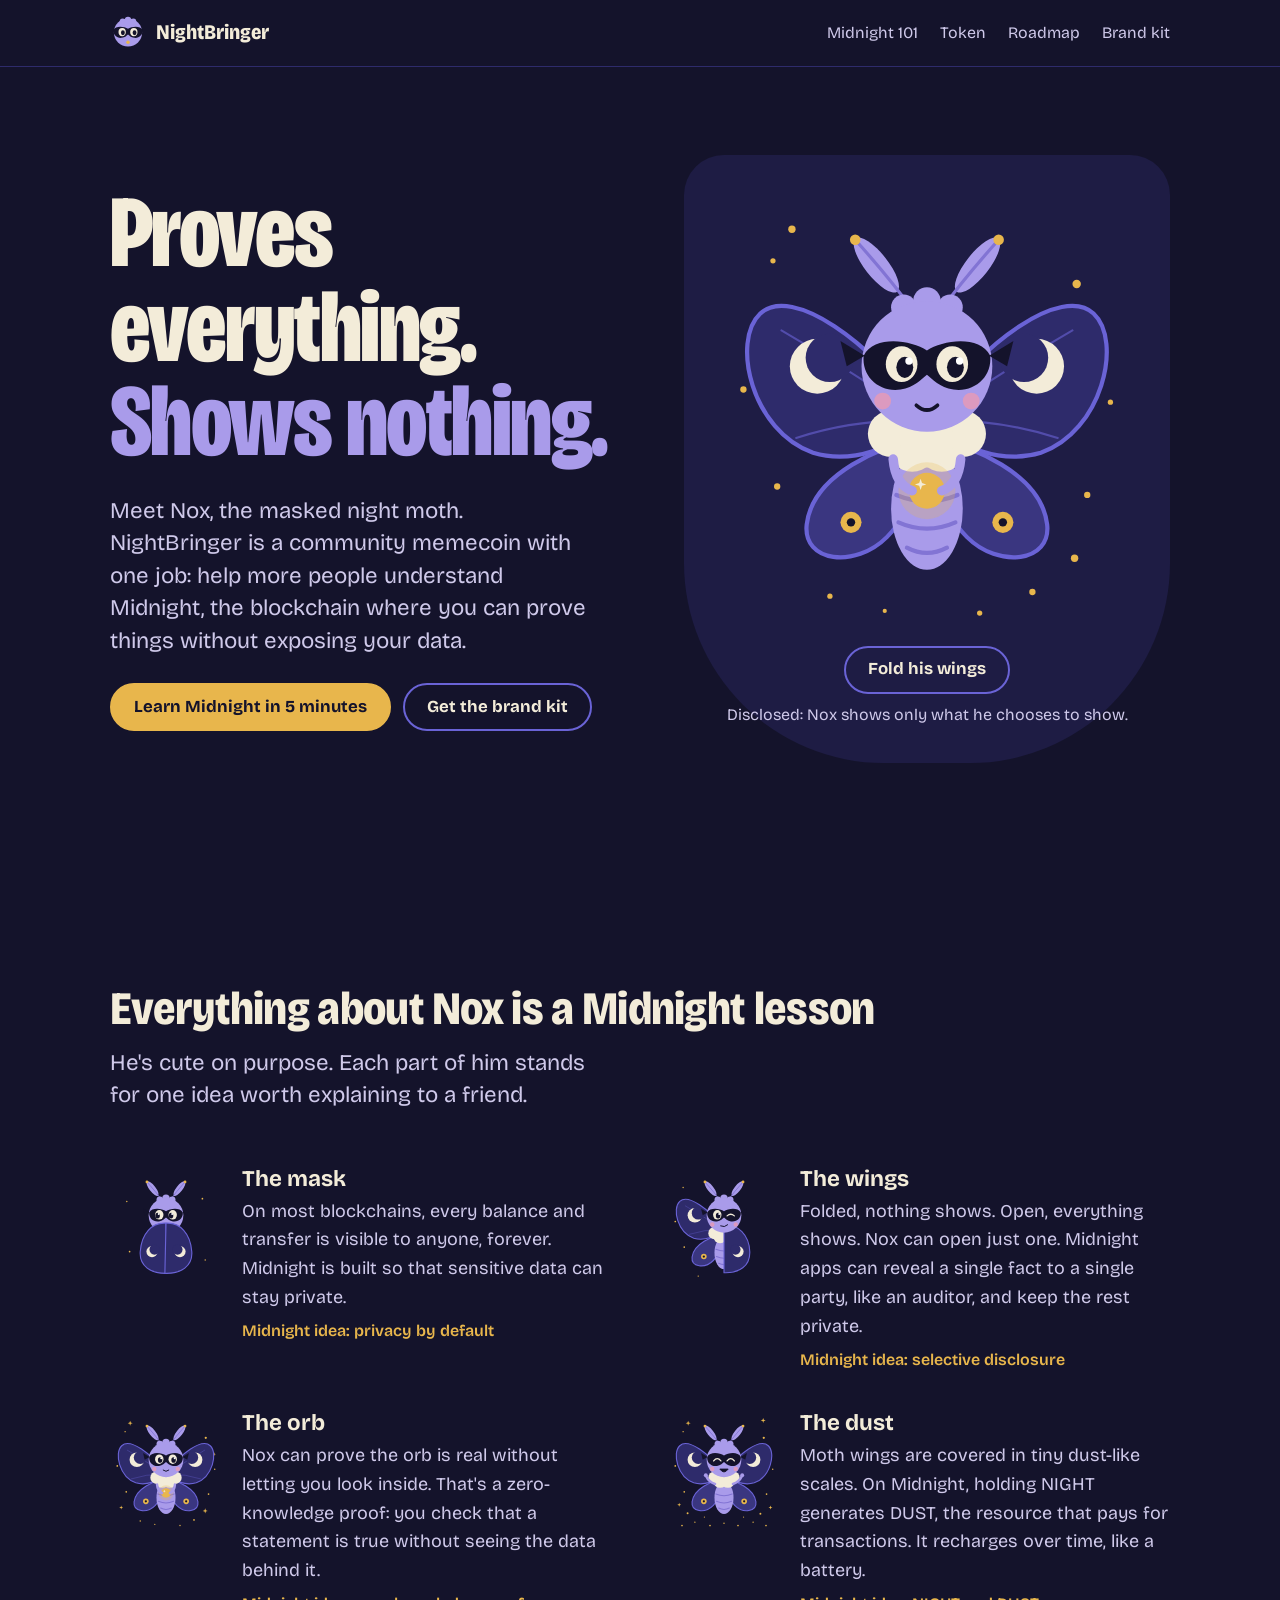
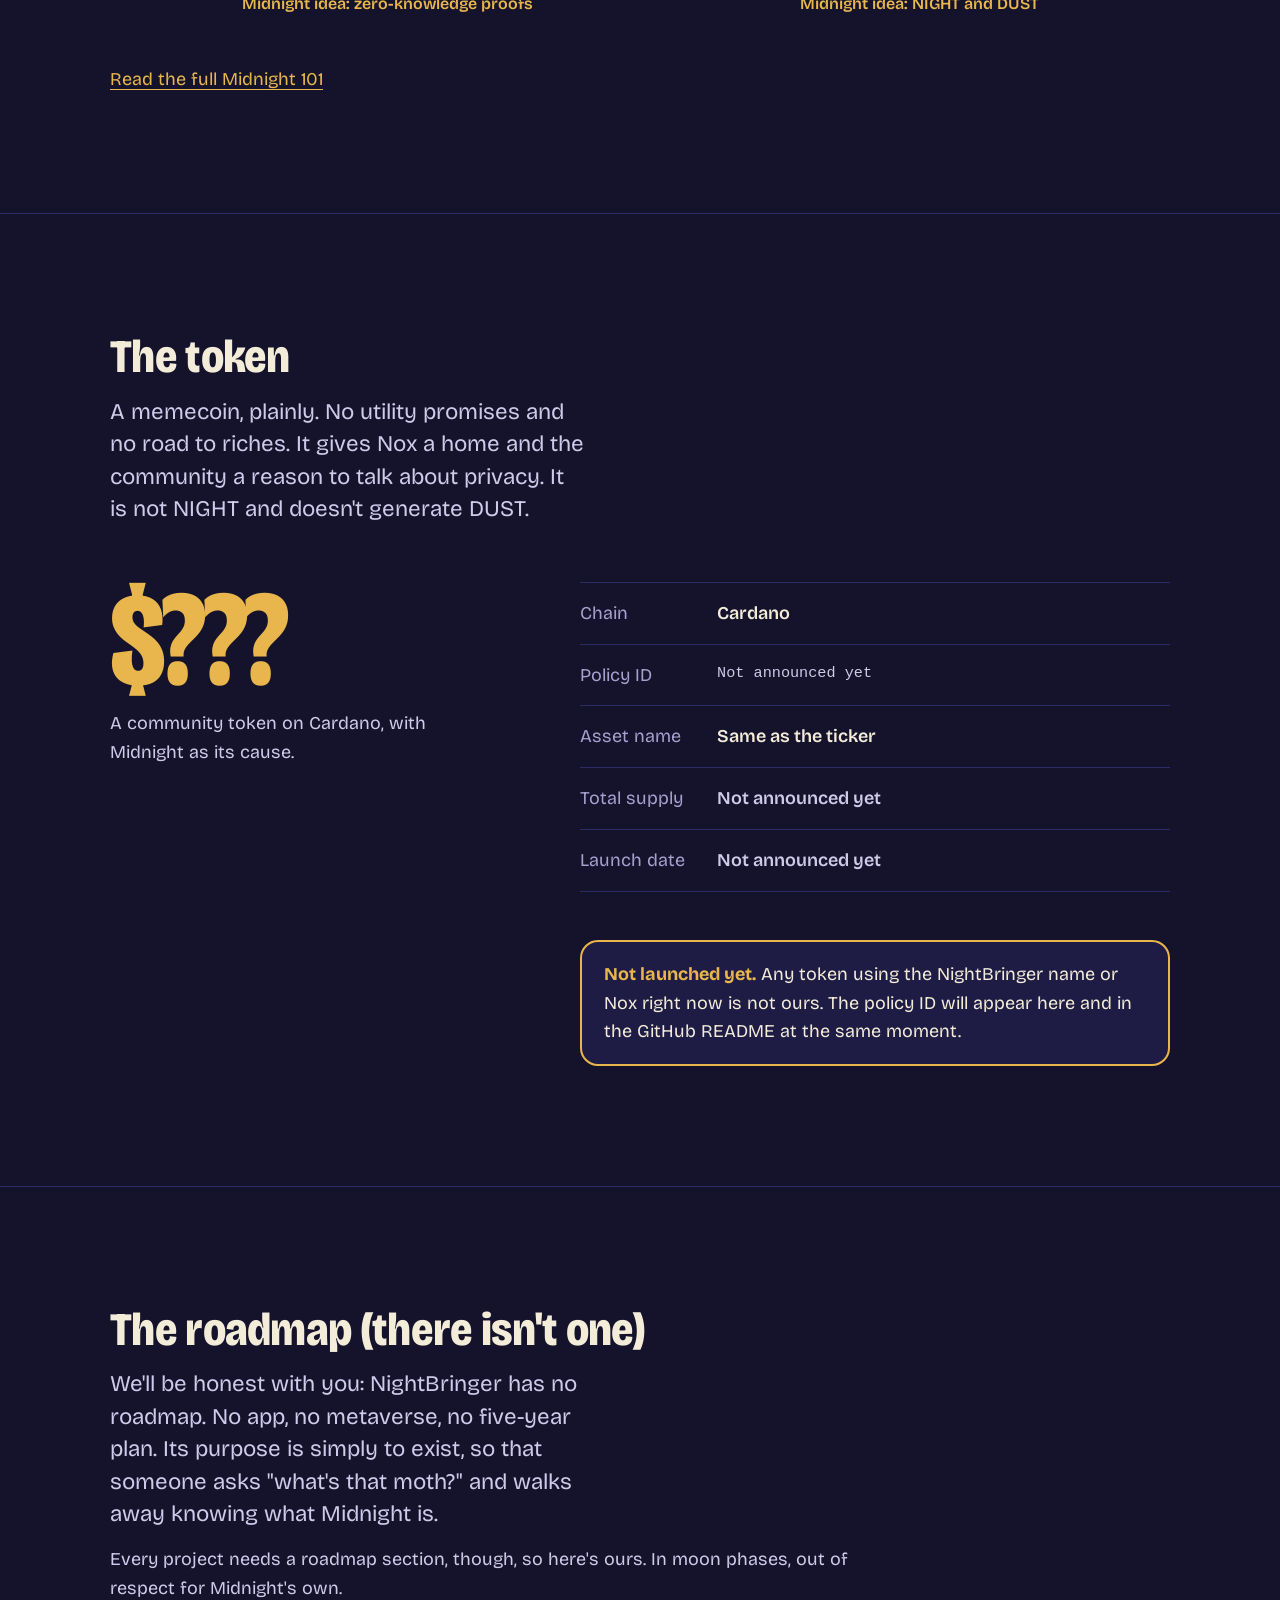
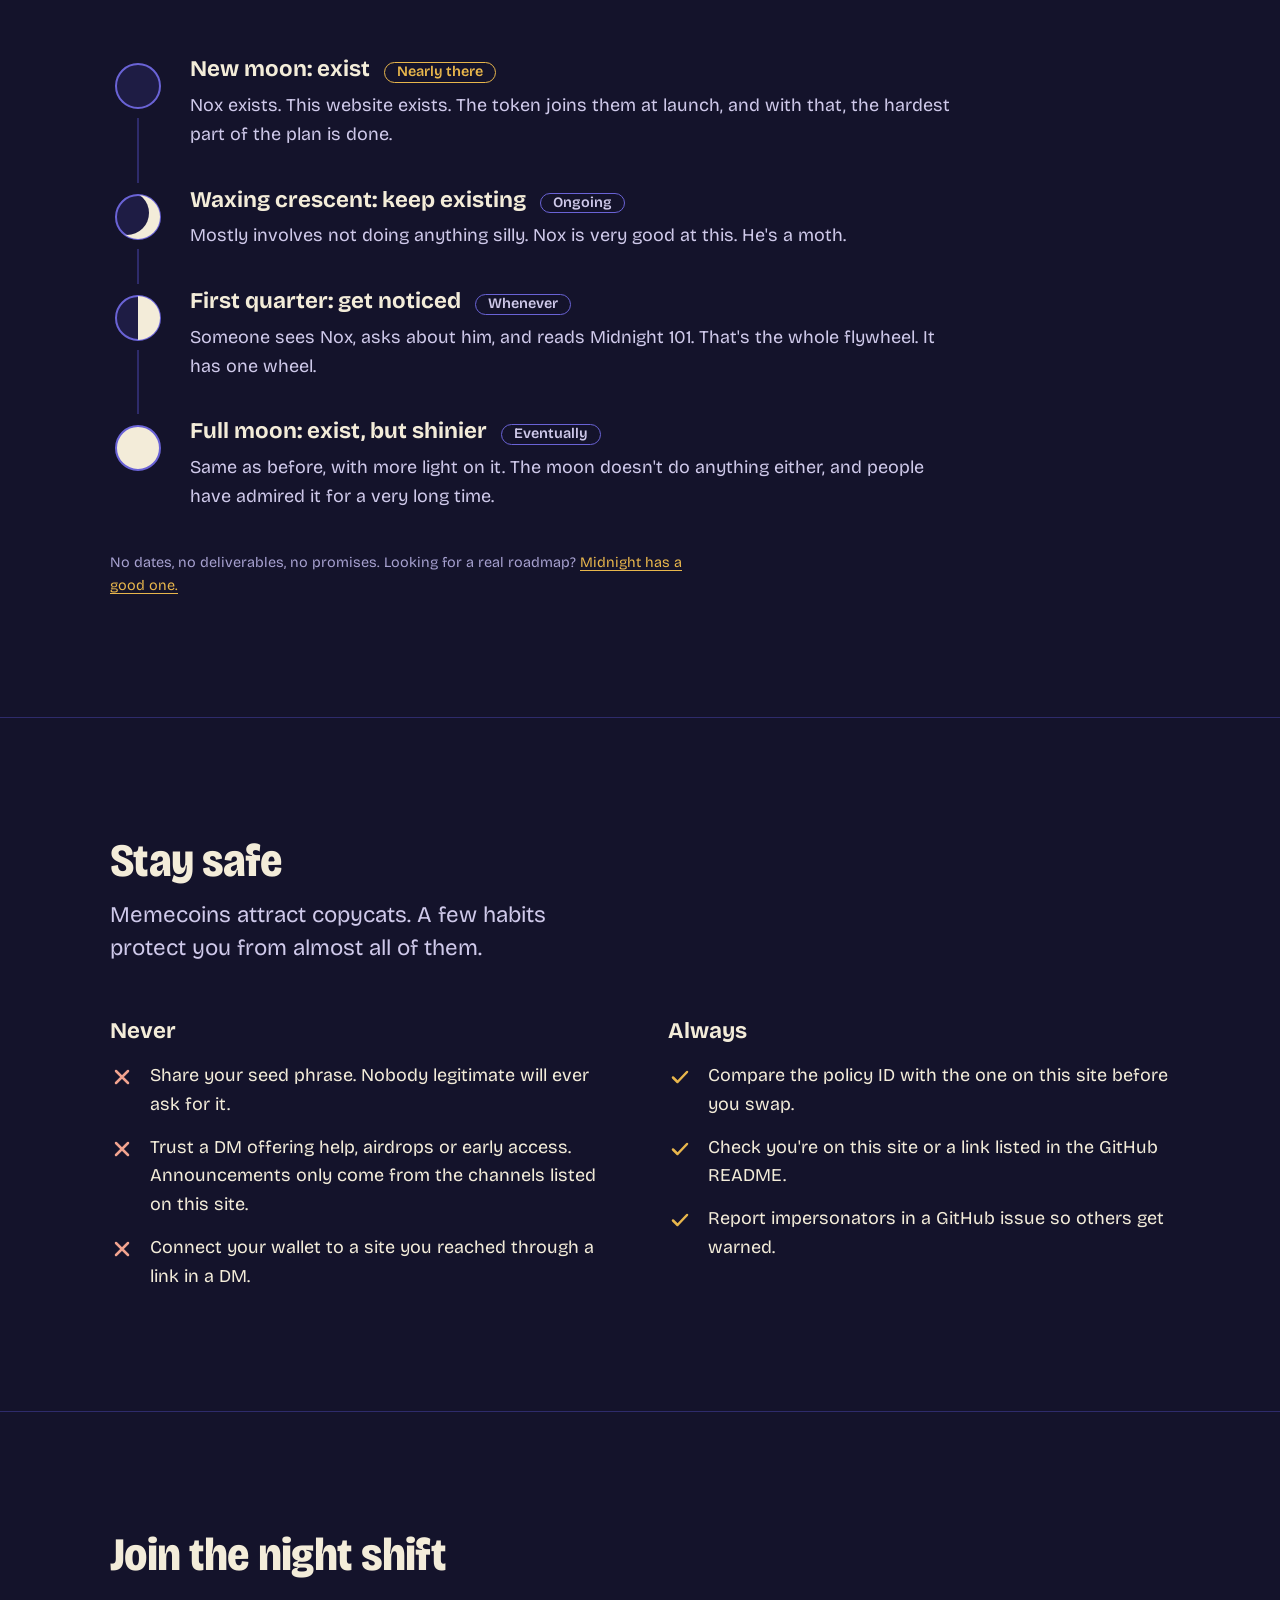
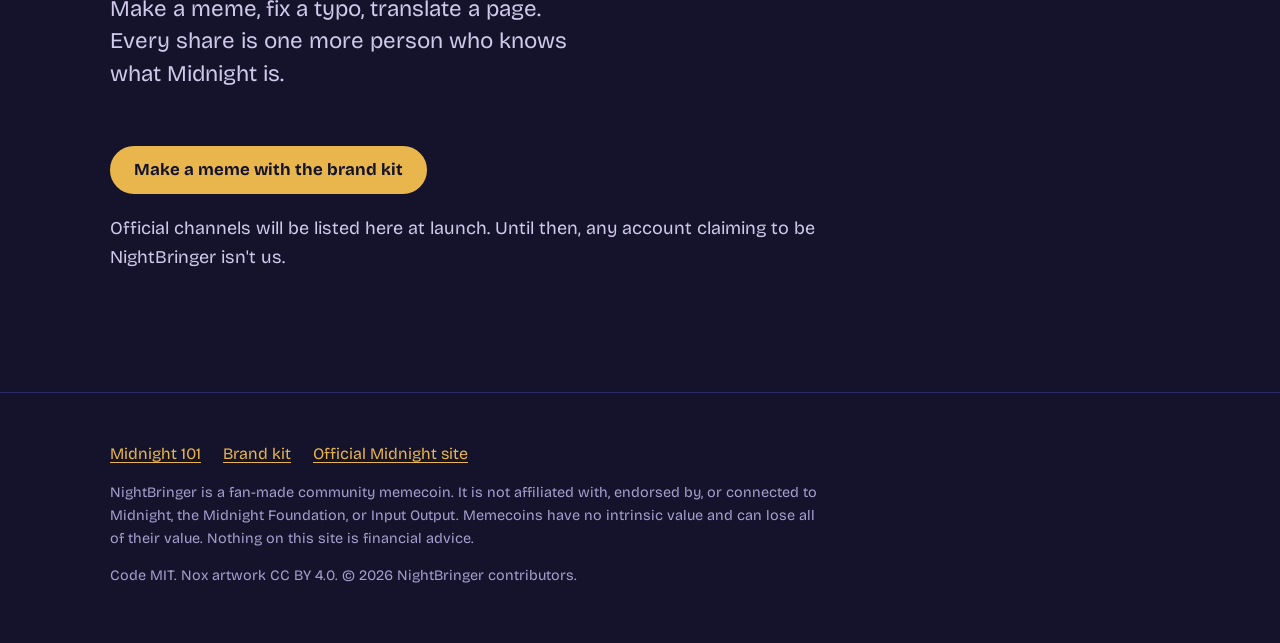
==== site/index.html @ e862cc0f "Initial commit" ====
<!doctype html>
<html lang="en">
<head>
<meta charset="utf-8">
<meta name="viewport" content="width=device-width, initial-scale=1">
<title>NightBringer: home of Nox, the masked night moth</title>
<meta name="description" content="NightBringer is a community memecoin with one job: help more people understand Midnight, the privacy blockchain where you prove things without exposing your data.">
<meta name="theme-color" content="#14132B">
<link rel="icon" href="assets/brand/favicon.svg" type="image/svg+xml">
<link rel="canonical" href="https://OWNER.github.io/REPO/">
<meta property="og:type" content="website">
<meta property="og:title" content="NightBringer: Proves everything. Shows nothing.">
<meta property="og:description" content="Meet Nox, the masked night moth, and learn what Midnight is in five minutes.">
<meta property="og:url" content="https://OWNER.github.io/REPO/">
<meta property="og:image" content="https://OWNER.github.io/REPO/assets/og.png">
<meta name="twitter:card" content="summary_large_image">
<link rel="preconnect" href="https://fonts.googleapis.com">
<link rel="preconnect" href="https://fonts.gstatic.com" crossorigin>
<link rel="stylesheet" href="https://fonts.googleapis.com/css2?family=Bricolage+Grotesque:opsz,wdth,wght@12..96,75..100,400..800&display=swap">
<link rel="stylesheet" href="assets/css/style.css">
</head>
<body>
<a class="skip" href="#main">Skip to content</a>

<header class="site-header">
  <div class="wrap">
    <a class="brand" href="./"><img src="assets/brand/favicon.svg" alt="" width="36" height="36">NightBringer</a>
    <nav class="site-nav" aria-label="Main">
      <ul>
        <li><a href="midnight.html">Midnight 101</a></li>
        <li><a href="#token">Token</a></li>
        <li><a href="#roadmap">Roadmap</a></li>
        <li><a href="brand.html">Brand kit</a></li>
        <li><a data-link="github" href="#" hidden>GitHub</a></li>
      </ul>
    </nav>
  </div>
</header>

<main id="main">

<section class="hero" aria-labelledby="hero-title">
  <div class="wrap">
    <div class="hero-copy">
      <h1 id="hero-title">Proves everything. <span>Shows nothing.</span></h1>
      <p class="lede">Meet Nox, the masked night moth. NightBringer is a community memecoin with one job: help more people understand Midnight, the blockchain where you can prove things without exposing your data.</p>
      <div class="actions">
        <a class="btn btn-primary" href="midnight.html">Learn Midnight in 5 minutes</a>
        <a class="btn" href="brand.html">Get the brand kit</a>
      </div>
    </div>

    <div class="stage">
      <svg id="nox" class="nox" viewBox="0 0 400 420" role="img" aria-labelledby="nox-title">
        <title id="nox-title">Nox, a plump lavender moth in a dark mask, holding a glowing golden orb</title>
        <g class="dust" fill="#E8B64C">
          <circle cx="58" cy="284" r="3"/><circle cx="342" cy="92" r="4"/><circle cx="352" cy="292" r="3"/><circle cx="54" cy="70" r="2.5"/><circle cx="300" cy="384" r="3"/><circle cx="108" cy="388" r="2.5"/><circle cx="374" cy="204" r="2.5"/><circle cx="26" cy="192" r="3"/><circle cx="160" cy="402" r="2"/><circle cx="250" cy="404" r="2.5"/><circle cx="72" cy="40" r="3.5"/><circle cx="340" cy="352" r="3.5"/>
        </g>
        <g class="wings">
          <path d="M192 238 C160 246 92 270 86 320 C82 356 132 362 162 332 C182 312 192 282 196 256 Z" fill="#3A3680" stroke="#6A63D6" stroke-width="4" stroke-linejoin="round"/>
          <path d="M208 238 C240 246 308 270 314 320 C318 356 268 362 238 332 C218 312 208 282 204 256 Z" fill="#3A3680" stroke="#6A63D6" stroke-width="4" stroke-linejoin="round"/>
          <circle cx="128" cy="318" r="10" fill="#E8B64C"/><circle cx="128" cy="318" r="4" fill="#14132B"/>
          <circle cx="272" cy="318" r="10" fill="#E8B64C"/><circle cx="272" cy="318" r="4" fill="#14132B"/>
          <path d="M190 210 C150 150 72 92 42 120 C14 146 34 232 92 252 C132 264 170 244 190 228 Z" fill="#2E2B6B" stroke="#6A63D6" stroke-width="4" stroke-linejoin="round"/>
          <path d="M210 210 C250 150 328 92 358 120 C386 146 366 232 308 252 C268 264 230 244 210 228 Z" fill="#2E2B6B" stroke="#6A63D6" stroke-width="4" stroke-linejoin="round"/>
          <g stroke="#6A63D6" stroke-width="2" fill="none" stroke-linecap="round" opacity=".6">
            <path d="M186 214 Q124 172 62 136"/><path d="M186 222 Q132 220 76 238"/>
            <path d="M214 214 Q276 172 338 136"/><path d="M214 222 Q268 220 324 238"/>
          </g>
          <circle cx="96" cy="170" r="26" fill="#F3ECD9"/><circle cx="108" cy="162" r="23" fill="#2E2B6B"/>
          <circle cx="304" cy="170" r="26" fill="#F3ECD9"/><circle cx="292" cy="162" r="23" fill="#2E2B6B"/>
        </g>
        <g class="body">
          <ellipse cx="200" cy="305" rx="34" ry="58" fill="#A99BEA"/>
          <g stroke="#8274D4" stroke-width="4" fill="none" stroke-linecap="round">
            <path d="M171 292 Q200 304 229 292"/><path d="M173 318 Q200 330 227 318"/><path d="M181 342 Q200 352 219 342"/>
          </g>
          <g fill="#F3ECD9">
            <circle cx="166" cy="234" r="22"/><circle cx="234" cy="234" r="22"/><circle cx="186" cy="246" r="24"/><circle cx="214" cy="246" r="24"/><circle cx="200" cy="240" r="26"/>
          </g>
          <circle cx="200" cy="288" r="27" fill="#E8B64C" opacity=".25"/>
          <circle cx="200" cy="288" r="17" fill="#E8B64C"/>
          <path d="M0 -9L2.2 -2.2L9 0L2.2 2.2L0 9L-2.2 2.2L-9 0L-2.2 -2.2Z" transform="translate(194 282) scale(.6)" fill="#F3ECD9"/>
          <path d="M168 258 Q170 282 186 288" stroke="#A99BEA" stroke-width="9" fill="none" stroke-linecap="round"/>
          <path d="M232 258 Q230 282 214 288" stroke="#A99BEA" stroke-width="9" fill="none" stroke-linecap="round"/>
        </g>
        <g class="head">
          <ellipse cx="152" cy="74" rx="11" ry="32" transform="rotate(-38 152 74)" fill="#A99BEA"/>
          <ellipse cx="248" cy="74" rx="11" ry="32" transform="rotate(38 248 74)" fill="#A99BEA"/>
          <path d="M186 116 Q166 88 132 50" stroke="#8274D4" stroke-width="3" fill="none" stroke-linecap="round"/>
          <path d="M214 116 Q234 88 268 50" stroke="#8274D4" stroke-width="3" fill="none" stroke-linecap="round"/>
          <circle cx="132" cy="50" r="5" fill="#E8B64C"/><circle cx="268" cy="50" r="5" fill="#E8B64C"/>
          <g fill="#A99BEA">
            <circle cx="178" cy="114" r="12"/><circle cx="200" cy="108" r="13"/><circle cx="222" cy="114" r="12"/>
            <circle cx="200" cy="170" r="62"/>
          </g>
          <g fill="#14132B">
            <path d="M141 160 L118 146 L124 170 Z"/><path d="M259 160 L282 146 L276 170 Z"/>
            <path d="M140 160 C150 140 185 145 200 155 C215 145 250 140 260 160 C262 180 245 195 225 192 C212 190 205 182 200 178 C195 182 188 190 175 192 C155 195 138 180 140 160 Z"/>
          </g>
          <ellipse cx="176" cy="168" rx="15" ry="17" fill="#F3ECD9"/><ellipse cx="224" cy="168" rx="15" ry="17" fill="#F3ECD9"/>
          <g class="pupils">
            <ellipse cx="179" cy="171" rx="8" ry="10" fill="#14132B"/><ellipse cx="227" cy="171" rx="8" ry="10" fill="#14132B"/>
            <circle cx="183" cy="165" r="3.5" fill="#FFFFFF"/><circle cx="231" cy="165" r="3.5" fill="#FFFFFF"/>
          </g>
          <circle cx="158" cy="203" r="8" fill="#E99AB4" opacity=".8"/><circle cx="242" cy="203" r="8" fill="#E99AB4" opacity=".8"/>
          <path d="M190 207 Q200 216 210 207" stroke="#14132B" stroke-width="3.5" fill="none" stroke-linecap="round"/>
        </g>
        <g class="cloak">
          <path d="M200 198 C150 194 112 236 108 300 C104 352 146 380 204 378 Z" fill="#2E2B6B" stroke="#6A63D6" stroke-width="4" stroke-linejoin="round"/>
          <path d="M200 198 C250 194 288 236 292 300 C296 352 254 380 196 378 Z" fill="#2E2B6B" stroke="#6A63D6" stroke-width="4" stroke-linejoin="round"/>
          <circle cx="150" cy="300" r="20" fill="#F3ECD9"/><circle cx="159" cy="293" r="18" fill="#2E2B6B"/>
          <circle cx="250" cy="300" r="20" fill="#F3ECD9"/><circle cx="241" cy="293" r="18" fill="#2E2B6B"/>
        </g>
      </svg>
      <div class="stage-controls">
        <button id="wing-toggle" class="btn" type="button" aria-pressed="false" aria-describedby="nox-caption">Fold his wings</button>
        <p id="nox-caption" class="stage-caption" aria-live="polite">Disclosed: Nox shows only what he chooses to show.</p>
      </div>
    </div>
  </div>
</section>

<section class="section" id="why-nox" aria-labelledby="why-title">
  <div class="wrap">
    <div class="section-head">
      <h2 id="why-title">Everything about Nox is a Midnight lesson</h2>
      <p class="lede">He's cute on purpose. Each part of him stands for one idea worth explaining to a friend.</p>
    </div>
    <ul class="traits">
      <li class="trait">
        <img src="assets/brand/nox-shielded.svg" alt="" width="112" height="118" loading="lazy">
        <div>
          <h3>The mask</h3>
          <p>On most blockchains, every balance and transfer is visible to anyone, forever. Midnight is built so that sensitive data can stay private.</p>
          <span class="means">Midnight idea: privacy by default</span>
        </div>
      </li>
      <li class="trait">
        <img src="assets/brand/nox-selective-disclosure.svg" alt="" width="112" height="118" loading="lazy">
        <div>
          <h3>The wings</h3>
          <p>Folded, nothing shows. Open, everything shows. Nox can open just one. Midnight apps can reveal a single fact to a single party, like an auditor, and keep the rest private.</p>
          <span class="means">Midnight idea: selective disclosure</span>
        </div>
      </li>
      <li class="trait">
        <img src="assets/brand/nox.svg" alt="" width="112" height="118" loading="lazy">
        <div>
          <h3>The orb</h3>
          <p>Nox can prove the orb is real without letting you look inside. That's a zero-knowledge proof: you check that a statement is true without seeing the data behind it.</p>
          <span class="means">Midnight idea: zero-knowledge proofs</span>
        </div>
      </li>
      <li class="trait">
        <img src="assets/brand/nox-dust-drop.svg" alt="" width="112" height="118" loading="lazy">
        <div>
          <h3>The dust</h3>
          <p>Moth wings are covered in tiny dust-like scales. On Midnight, holding NIGHT generates DUST, the resource that pays for transactions. It recharges over time, like a battery.</p>
          <span class="means">Midnight idea: NIGHT and DUST</span>
        </div>
      </li>
    </ul>
    <p style="margin-top: 48px"><a href="midnight.html">Read the full Midnight 101</a></p>
  </div>
</section>

<section class="section" id="token" aria-labelledby="token-title">
  <div class="wrap">
    <div class="section-head">
      <h2 id="token-title">The token</h2>
      <p class="lede">A memecoin, plainly. No utility promises and no road to riches. It gives Nox a home and the community a reason to talk about privacy. It is not NIGHT and doesn't generate DUST.</p>
    </div>
    <div class="token">
      <div>
        <p class="ticker" data-config="ticker" data-fallback="$???">$???</p>
        <p class="muted" style="margin-top: 12px">A community token on <span data-config="chain" data-fallback="Cardano">Cardano</span>, with Midnight as its cause.</p>
      </div>
      <div>
        <dl class="specs">
          <dt>Chain</dt><dd data-config="chain">Cardano</dd>
          <dt>Policy ID</dt>
          <dd>
            <div class="policy">
              <code data-config="policyId">Not announced yet</code>
              <button class="copy-btn" type="button" data-copy-config="policyId" data-copy-label="Policy ID">Copy policy ID</button>
            </div>
          </dd>
          <dt>Asset name</dt><dd data-config="assetName" data-fallback="Same as the ticker">Same as the ticker</dd>
          <dt>Total supply</dt><dd data-config="totalSupply">Not announced yet</dd>
          <dt>Launch date</dt><dd data-config="launchDate">Not announced yet</dd>
        </dl>
        <p class="actions" style="margin-top: 20px">
          <a class="btn" data-link="explorer" href="#" hidden>View on explorer</a>
          <a class="btn" data-link="dex" href="#" hidden>Where to swap</a>
        </p>
        <div class="notice" data-if-not-launched>
          <strong>Not launched yet.</strong> Any token using the NightBringer name or Nox right now is not ours. The policy ID will appear here and in the GitHub README at the same moment.
        </div>
        <div class="notice" data-if-launched hidden>
          <strong>Check the policy ID every time.</strong> Names and logos are easy to copy; the policy ID isn't. If it doesn't match the one above, it isn't NightBringer.
        </div>
      </div>
    </div>
  </div>
</section>

<section class="section" id="roadmap" aria-labelledby="roadmap-title">
  <div class="wrap">
    <div class="section-head">
      <h2 id="roadmap-title">The roadmap (there isn't one)</h2>
      <p class="lede">We'll be honest with you: NightBringer has no roadmap. No app, no metaverse, no five-year plan. Its purpose is simply to exist, so that someone asks "what's that moth?" and walks away knowing what Midnight is.</p>
      <p class="muted">Every project needs a roadmap section, though, so here's ours. In moon phases, out of respect for Midnight's own.</p>
    </div>
    <ol class="phases">
      <li class="phase">
        <svg viewBox="0 0 56 56" aria-hidden="true"><circle cx="28" cy="28" r="22" fill="#1E1C44" stroke="#6A63D6" stroke-width="2"/></svg>
        <div>
          <h3>New moon: exist <span class="status done">Nearly there</span></h3>
          <p>Nox exists. This website exists. The token joins them at launch, and with that, the hardest part of the plan is done.</p>
        </div>
      </li>
      <li class="phase">
        <svg viewBox="0 0 56 56" aria-hidden="true">
          <defs><mask id="m-crescent"><rect width="56" height="56" fill="#fff"/><circle cx="17" cy="24" r="22" fill="#000"/></mask></defs>
          <circle cx="28" cy="28" r="22" fill="#1E1C44" stroke="#6A63D6" stroke-width="2"/>
          <circle cx="28" cy="28" r="22" fill="#F3ECD9" mask="url(#m-crescent)"/>
        </svg>
        <div>
          <h3>Waxing crescent: keep existing <span class="status">Ongoing</span></h3>
          <p>Mostly involves not doing anything silly. Nox is very good at this. He's a moth.</p>
        </div>
      </li>
      <li class="phase">
        <svg viewBox="0 0 56 56" aria-hidden="true">
          <circle cx="28" cy="28" r="22" fill="#1E1C44" stroke="#6A63D6" stroke-width="2"/>
          <path d="M28 6 A22 22 0 0 1 28 50 Z" fill="#F3ECD9"/>
        </svg>
        <div>
          <h3>First quarter: get noticed <span class="status">Whenever</span></h3>
          <p>Someone sees Nox, asks about him, and reads Midnight 101. That's the whole flywheel. It has one wheel.</p>
        </div>
      </li>
      <li class="phase">
        <svg viewBox="0 0 56 56" aria-hidden="true"><circle cx="28" cy="28" r="22" fill="#F3ECD9" stroke="#6A63D6" stroke-width="2"/></svg>
        <div>
          <h3>Full moon: exist, but shinier <span class="status">Eventually</span></h3>
          <p>Same as before, with more light on it. The moon doesn't do anything either, and people have admired it for a very long time.</p>
        </div>
      </li>
    </ol>
    <p class="small">No dates, no deliverables, no promises. Looking for a real roadmap? <a href="midnight.html#roadmap">Midnight has a good one.</a></p>
  </div>
</section>

<section class="section" id="safety" aria-labelledby="safety-title">
  <div class="wrap">
    <div class="section-head">
      <h2 id="safety-title">Stay safe</h2>
      <p class="lede">Memecoins attract copycats. A few habits protect you from almost all of them.</p>
    </div>
    <div class="safety">
      <div>
        <h3>Never</h3>
        <ul class="rule-list never">
          <li><svg viewBox="0 0 24 24" fill="none" stroke="currentColor" stroke-width="2.5" stroke-linecap="round" aria-hidden="true"><path d="M6 6l12 12M18 6L6 18"/></svg><span>Share your seed phrase. Nobody legitimate will ever ask for it.</span></li>
          <li><svg viewBox="0 0 24 24" fill="none" stroke="currentColor" stroke-width="2.5" stroke-linecap="round" aria-hidden="true"><path d="M6 6l12 12M18 6L6 18"/></svg><span>Trust a DM offering help, airdrops or early access. Announcements only come from the channels listed on this site.</span></li>
          <li><svg viewBox="0 0 24 24" fill="none" stroke="currentColor" stroke-width="2.5" stroke-linecap="round" aria-hidden="true"><path d="M6 6l12 12M18 6L6 18"/></svg><span>Connect your wallet to a site you reached through a link in a DM.</span></li>
        </ul>
      </div>
      <div>
        <h3>Always</h3>
        <ul class="rule-list always">
          <li><svg viewBox="0 0 24 24" fill="none" stroke="currentColor" stroke-width="2.5" stroke-linecap="round" stroke-linejoin="round" aria-hidden="true"><path d="M5 12.5l4.5 4.5L19 7"/></svg><span>Compare the policy ID with the one on this site before you swap.</span></li>
          <li><svg viewBox="0 0 24 24" fill="none" stroke="currentColor" stroke-width="2.5" stroke-linecap="round" stroke-linejoin="round" aria-hidden="true"><path d="M5 12.5l4.5 4.5L19 7"/></svg><span>Check you're on this site or a link listed in the GitHub README.</span></li>
          <li><svg viewBox="0 0 24 24" fill="none" stroke="currentColor" stroke-width="2.5" stroke-linecap="round" stroke-linejoin="round" aria-hidden="true"><path d="M5 12.5l4.5 4.5L19 7"/></svg><span>Report impersonators in a GitHub issue so others get warned.</span></li>
        </ul>
      </div>
    </div>
  </div>
</section>

<section class="section" id="community" aria-labelledby="community-title">
  <div class="wrap">
    <div class="section-head">
      <h2 id="community-title">Join the night shift</h2>
      <p class="lede">Make a meme, fix a typo, translate a page. Every share is one more person who knows what Midnight is.</p>
    </div>
    <ul class="channels">
      <li hidden><a class="btn" data-link="x" data-channel href="#">Follow on X</a></li>
      <li hidden><a class="btn" data-link="telegram" data-channel href="#">Join Telegram</a></li>
      <li hidden><a class="btn" data-link="discord" data-channel href="#">Join Discord</a></li>
      <li><a class="btn btn-primary" href="brand.html">Make a meme with the brand kit</a></li>
      <li hidden><a class="btn" data-link="github" href="#">Contribute on GitHub</a></li>
    </ul>
    <p class="muted" style="margin-top: 20px" data-if-no-channels>Official channels will be listed here at launch. Until then, any account claiming to be NightBringer isn't us.</p>
  </div>
</section>

</main>

<footer class="site-footer">
  <div class="wrap">
    <ul class="footer-links">
      <li><a href="midnight.html">Midnight 101</a></li>
      <li><a href="brand.html">Brand kit</a></li>
      <li><a data-link="github" href="#" hidden>GitHub</a></li>
      <li><a href="https://midnight.network">Official Midnight site</a></li>
    </ul>
    <p>NightBringer is a fan-made community memecoin. It is not affiliated with, endorsed by, or connected to Midnight, the Midnight Foundation, or Input Output. Memecoins have no intrinsic value and can lose all of their value. Nothing on this site is financial advice.</p>
    <p>Code MIT. Nox artwork CC BY 4.0. © <span data-year>2026</span> NightBringer contributors.</p>
  </div>
</footer>

<script src="assets/js/config.js"></script>
<script src="assets/js/main.js"></script>
</body>
</html>
---- site/assets/css/style.css ----
/* NightBringer — site styles
   Palette and type come from the Nox brand kit (assets/brand). */

:root {
  --ink: #14132B;
  --ink-2: #1E1C44;
  --indigo: #2E2B6B;
  --rim: #6A63D6;
  --lav: #A99BEA;
  --cream: #F3ECD9;
  --gold: #E8B64C;
  --muted: #CFC9EA;
  --faint: #A6A0CF;
  --danger: #F2A38F;

  --sans: "Bricolage Grotesque", system-ui, -apple-system, "Segoe UI", sans-serif;
  --mono: ui-monospace, SFMono-Regular, Menlo, Consolas, monospace;

  --step--1: 0.9rem;
  --step-0: 1.125rem;
  --step-1: 1.4rem;
  --step-2: 1.75rem;
  --step-3: clamp(2rem, 4vw, 2.9rem);
  --step-4: clamp(3rem, 8vw, 6.4rem);

  --wrap: 1140px;
  --gutter: clamp(16px, 4vw, 40px);
  color-scheme: dark;
}

*,
*::before,
*::after { box-sizing: border-box; }

/* config.js hides empty links and launch-state notices with the hidden attribute */
[hidden] { display: none !important; }

html { scroll-behavior: smooth; }
@media (prefers-reduced-motion: reduce) { html { scroll-behavior: auto; } }

body {
  margin: 0;
  background: var(--ink);
  color: var(--cream);
  font-family: var(--sans);
  font-size: var(--step-0);
  line-height: 1.6;
  -webkit-font-smoothing: antialiased;
}

img, svg { max-width: 100%; display: block; }

a { color: var(--gold); text-underline-offset: 0.2em; text-decoration-thickness: 1px; }
a:hover { color: var(--cream); }

:focus-visible { outline: 3px solid var(--gold); outline-offset: 3px; border-radius: 4px; }

.skip {
  position: absolute; left: 16px; top: -100px;
  background: var(--gold); color: var(--ink); padding: 8px 14px; border-radius: 8px; font-weight: 700;
}
.skip:focus { top: 16px; }

.wrap { max-width: var(--wrap); margin: 0 auto; padding: 0 var(--gutter); }

h1, h2, h3 { margin: 0; line-height: 1.02; font-weight: 800; letter-spacing: -0.015em; }
h1 { font-size: var(--step-4); font-stretch: 75%; line-height: 0.92; }
h2 { font-size: var(--step-3); font-stretch: 85%; }
h3 { font-size: var(--step-1); font-weight: 700; letter-spacing: 0; }
p { margin: 0; max-width: 64ch; }
.lede { font-size: var(--step-1); line-height: 1.45; color: var(--muted); max-width: 34ch; }
.muted { color: var(--muted); }
.small { font-size: var(--step--1); color: var(--faint); }

/* ---------- header ---------- */
.site-header { border-bottom: 1px solid var(--indigo); }
.site-header .wrap {
  display: flex; align-items: center; justify-content: space-between; gap: 16px 32px;
  flex-wrap: wrap; padding-top: 14px; padding-bottom: 14px;
}
.brand {
  display: inline-flex; align-items: center; gap: 10px;
  color: var(--cream); text-decoration: none; font-weight: 800; font-size: 1.3rem; font-stretch: 85%;
}
.brand img { width: 36px; height: 36px; }
.site-nav ul { list-style: none; margin: 0; padding: 0; display: flex; flex-wrap: wrap; gap: 4px 22px; }
.site-nav a { color: var(--muted); text-decoration: none; font-size: 1rem; padding: 6px 0; display: inline-block; }
.site-nav a:hover,
.site-nav a[aria-current="page"] { color: var(--cream); text-decoration: underline; text-decoration-color: var(--gold); }

/* ---------- buttons ---------- */
.btn {
  display: inline-flex; align-items: center; justify-content: center; gap: 8px;
  min-height: 48px; padding: 0 22px; border-radius: 999px;
  font: inherit; font-weight: 700; font-size: 1.05rem; text-decoration: none; cursor: pointer;
  border: 2px solid var(--rim); background: transparent; color: var(--cream);
}
.btn:hover { border-color: var(--lav); color: var(--cream); }
.btn-primary { background: var(--gold); border-color: var(--gold); color: var(--ink); }
.btn-primary:hover { background: var(--cream); border-color: var(--cream); color: var(--ink); }
.actions { display: flex; flex-wrap: wrap; gap: 12px; }

/* ---------- sections ---------- */
.section { padding: clamp(64px, 10vw, 120px) 0; }
.section + .section { border-top: 1px solid var(--indigo); }
.section-head { display: grid; gap: 14px; margin-bottom: clamp(32px, 5vw, 56px); }

/* ---------- hero ---------- */
.hero { padding: clamp(40px, 7vw, 88px) 0 clamp(56px, 8vw, 104px); }
.hero .wrap {
  display: grid; grid-template-columns: minmax(0, 1.05fr) minmax(0, 1fr);
  gap: clamp(32px, 5vw, 72px); align-items: center;
}
.hero-copy { display: grid; gap: 26px; }
.hero-copy h1 span { display: block; color: var(--lav); }

.stage {
  position: relative; border-radius: 40px 40px 200px 200px; background: var(--ink-2);
  padding: clamp(16px, 3vw, 32px) clamp(16px, 3vw, 32px) 24px;
  display: grid; gap: 16px; justify-items: center;
}
.stage-controls { display: grid; gap: 8px; justify-items: center; text-align: center; padding-bottom: 12px; }
.stage-caption { color: var(--muted); font-size: 1rem; min-height: 1.6em; }

/* the interactive mascot */
.nox { width: min(100%, 480px); height: auto; overflow: visible; }
.nox .wings,
.nox .cloak,
.nox .pupils { transform-box: view-box; transition: transform .55s cubic-bezier(.3, .7, .2, 1), opacity .4s ease; }
.nox .wings { transform-origin: 200px 235px; }
.nox .cloak { transform-origin: 200px 200px; opacity: 0; transform: scale(.55, .3); }
.nox.is-shielded .wings { opacity: 0; transform: scale(.35); }
.nox.is-shielded .cloak { opacity: 1; transform: none; }
.nox.is-shielded .pupils { transform: translateX(-7px); }

.nox .dust circle { animation: twinkle 4.2s ease-in-out infinite; }
.nox .dust circle:nth-child(3n) { animation-delay: -1.4s; }
.nox .dust circle:nth-child(3n+1) { animation-delay: -2.8s; }
@keyframes twinkle { 0%, 100% { opacity: .25; } 50% { opacity: 1; } }
@media (prefers-reduced-motion: reduce) {
  .nox .wings, .nox .cloak, .nox .pupils { transition: none; }
  .nox .dust circle { animation: none; }
}

/* ---------- traits ---------- */
.traits { list-style: none; margin: 0; padding: 0; display: grid; grid-template-columns: repeat(2, minmax(0, 1fr)); gap: 40px 56px; }
.trait { display: grid; grid-template-columns: 112px minmax(0, 1fr); gap: 20px; align-items: start; }
.trait img { width: 112px; height: auto; }
.trait h3 { margin-bottom: 6px; }
.trait p { color: var(--muted); }
.trait .means { display: block; color: var(--gold); font-weight: 600; margin-top: 6px; font-size: 1rem; }

/* ---------- token ---------- */
.token { display: grid; grid-template-columns: minmax(0, .8fr) minmax(0, 1.2fr); gap: clamp(32px, 6vw, 80px); align-items: start; }
.ticker { font-size: clamp(4rem, 12vw, 8.5rem); font-weight: 800; font-stretch: 75%; line-height: .85; color: var(--gold); letter-spacing: -0.02em; overflow-wrap: anywhere; }
.specs { margin: 0; display: grid; grid-template-columns: max-content minmax(0, 1fr); gap: 0; border-top: 1px solid var(--indigo); }
.specs dt, .specs dd { margin: 0; padding: 16px 0; border-bottom: 1px solid var(--indigo); }
.specs dt { color: var(--faint); padding-right: 32px; }
.specs dd { font-weight: 600; }
.policy { display: flex; flex-wrap: wrap; align-items: center; gap: 10px; }
.policy code { font-family: var(--mono); font-size: .95rem; font-weight: 400; overflow-wrap: anywhere; word-break: break-all; }
.copy-btn {
  min-height: 44px; padding: 0 16px; border-radius: 999px; border: 2px solid var(--rim);
  background: transparent; color: var(--cream); font: inherit; font-size: .95rem; font-weight: 600; cursor: pointer;
}
.copy-btn:hover { border-color: var(--lav); }
.copy-btn[disabled] { display: none; }

.notice {
  margin-top: 28px; padding: 18px 22px; border-radius: 18px;
  background: var(--ink-2); border: 2px solid var(--gold); color: var(--cream);
}
.notice strong { color: var(--gold); }

/* ---------- roadmap ---------- */
.phases { list-style: none; margin: 0; padding: 0; display: grid; gap: 0; }
.phase { display: grid; grid-template-columns: 56px minmax(0, 1fr); gap: 24px; padding-bottom: 40px; position: relative; }
.phase:not(:last-child)::before {
  content: ""; position: absolute; left: 27px; top: 60px; bottom: 6px; width: 2px; background: var(--indigo);
}
.phase svg { width: 56px; height: 56px; }
.phase h3 { display: flex; flex-wrap: wrap; align-items: baseline; gap: 4px 14px; margin-bottom: 8px; }
.status { font-size: .9rem; font-weight: 600; padding: 2px 12px; border-radius: 999px; border: 1.5px solid var(--rim); color: var(--muted); }
.status.done { border-color: var(--gold); color: var(--gold); }
.phase ul { margin: 0; padding-left: 1.1em; color: var(--muted); }
.phase p { color: var(--muted); }
.phase li + li { margin-top: 4px; }

/* ---------- safety ---------- */
.safety { display: grid; grid-template-columns: repeat(2, minmax(0, 1fr)); gap: 40px 56px; }
.rule-list { list-style: none; margin: 0; padding: 0; display: grid; gap: 14px; }
.rule-list li { display: grid; grid-template-columns: 28px minmax(0, 1fr); gap: 12px; align-items: start; }
.rule-list svg { width: 24px; height: 24px; margin-top: 4px; }
.rule-list.never svg { color: var(--danger); }
.rule-list.always svg { color: var(--gold); }
.safety h3 { margin-bottom: 18px; }

/* ---------- community ---------- */
.channels { list-style: none; margin: 0; padding: 0; display: flex; flex-wrap: wrap; gap: 12px; }
.channels [hidden] { display: none; }

/* ---------- article (Midnight 101) ---------- */
.article { display: grid; grid-template-columns: minmax(0, 1fr) 260px; gap: clamp(32px, 6vw, 80px); }
.article-body { display: grid; gap: 56px; }
.article-body section { display: grid; gap: 16px; }
.article-body p, .article-body li { color: var(--muted); }
.article-body p strong, .article-body li strong { color: var(--cream); }
.article-body ul, .article-body ol { margin: 0; padding-left: 1.2em; max-width: 64ch; display: grid; gap: 8px; }
.aside { position: sticky; top: 24px; align-self: start; display: grid; gap: 18px; }
.aside img { width: 180px; }
.toc { list-style: none; margin: 0; padding: 0; display: grid; gap: 6px; font-size: 1rem; }
.toc a { color: var(--muted); text-decoration: none; }
.toc a:hover { color: var(--cream); text-decoration: underline; }

.example {
  border-radius: 24px; background: var(--ink-2); padding: 24px; display: grid; gap: 12px; max-width: 64ch;
}
.example .row { display: grid; grid-template-columns: 9.5em minmax(0, 1fr); gap: 12px; }
.example .row span:first-child { color: var(--faint); }
.example .hidden-val { color: var(--lav); font-family: var(--mono); font-size: .95rem; }

.phase-table { width: 100%; max-width: 64ch; border-collapse: collapse; }
.phase-table th, .phase-table td { text-align: left; padding: 12px 16px 12px 0; border-bottom: 1px solid var(--indigo); vertical-align: top; }
.phase-table th { color: var(--cream); white-space: nowrap; }
.phase-table td { color: var(--muted); }

/* ---------- brand kit ---------- */
.gallery { list-style: none; margin: 0; padding: 0; display: grid; grid-template-columns: repeat(auto-fill, minmax(230px, 1fr)); gap: 28px; }
.gallery figure { margin: 0; display: grid; gap: 12px; }
.gallery .art { background: var(--ink-2); border-radius: 28px; padding: 20px; }
.gallery .art img { width: 100%; height: auto; aspect-ratio: 1; object-fit: contain; }
.gallery figcaption { display: flex; justify-content: space-between; align-items: baseline; gap: 12px; flex-wrap: wrap; }
.gallery figcaption a { font-size: 1rem; }

.swatches { list-style: none; margin: 0; padding: 0; display: grid; grid-template-columns: repeat(auto-fill, minmax(160px, 1fr)); gap: 24px; }
.swatch { display: grid; gap: 6px; }
.swatch .chip { height: 88px; border-radius: 18px; border: 2px solid var(--indigo); }
.swatch button {
  justify-self: start; background: none; border: 0; padding: 4px 0; min-height: 32px; font: inherit; font-family: var(--mono);
  font-size: .95rem; color: var(--muted); cursor: pointer; text-decoration: underline; text-decoration-color: var(--indigo); text-underline-offset: .25em;
}
.swatch button:hover { color: var(--cream); }

.dos { display: grid; grid-template-columns: repeat(2, minmax(0, 1fr)); gap: 40px 56px; }

/* ---------- 404 ---------- */
.lost { min-height: 70vh; display: grid; place-items: center; text-align: center; padding: 48px 0; }
.lost .wrap { display: grid; gap: 20px; justify-items: center; }
.lost img { width: min(300px, 70vw); }

/* ---------- footer ---------- */
.site-footer { border-top: 1px solid var(--indigo); padding: 48px 0 56px; }
.site-footer .wrap { display: grid; gap: 14px; }
.site-footer p { font-size: var(--step--1); color: var(--faint); max-width: 80ch; }
.footer-links { list-style: none; margin: 0; padding: 0; display: flex; flex-wrap: wrap; gap: 6px 22px; font-size: 1rem; }

.toast {
  position: fixed; left: 50%; bottom: 24px; transform: translateX(-50%);
  background: var(--cream); color: var(--ink); padding: 10px 18px; border-radius: 999px; font-weight: 700;
  opacity: 0; pointer-events: none; transition: opacity .2s;
}
.toast.show { opacity: 1; }

/* ---------- responsive ---------- */
@media (max-width: 880px) {
  .hero .wrap, .token, .article { grid-template-columns: minmax(0, 1fr); }
  .stage { order: -1; border-radius: 32px 32px 140px 140px; }
  .traits, .safety, .dos { grid-template-columns: minmax(0, 1fr); }
  .aside { position: static; order: -1; }
  .aside .toc { display: none; }
}
@media (max-width: 520px) {
  .trait { grid-template-columns: 80px minmax(0, 1fr); gap: 14px; }
  .trait img { width: 80px; }
  .specs { grid-template-columns: minmax(0, 1fr); }
  .specs dt { padding-bottom: 0; border-bottom: 0; }
  .example .row { grid-template-columns: minmax(0, 1fr); gap: 2px; }
}
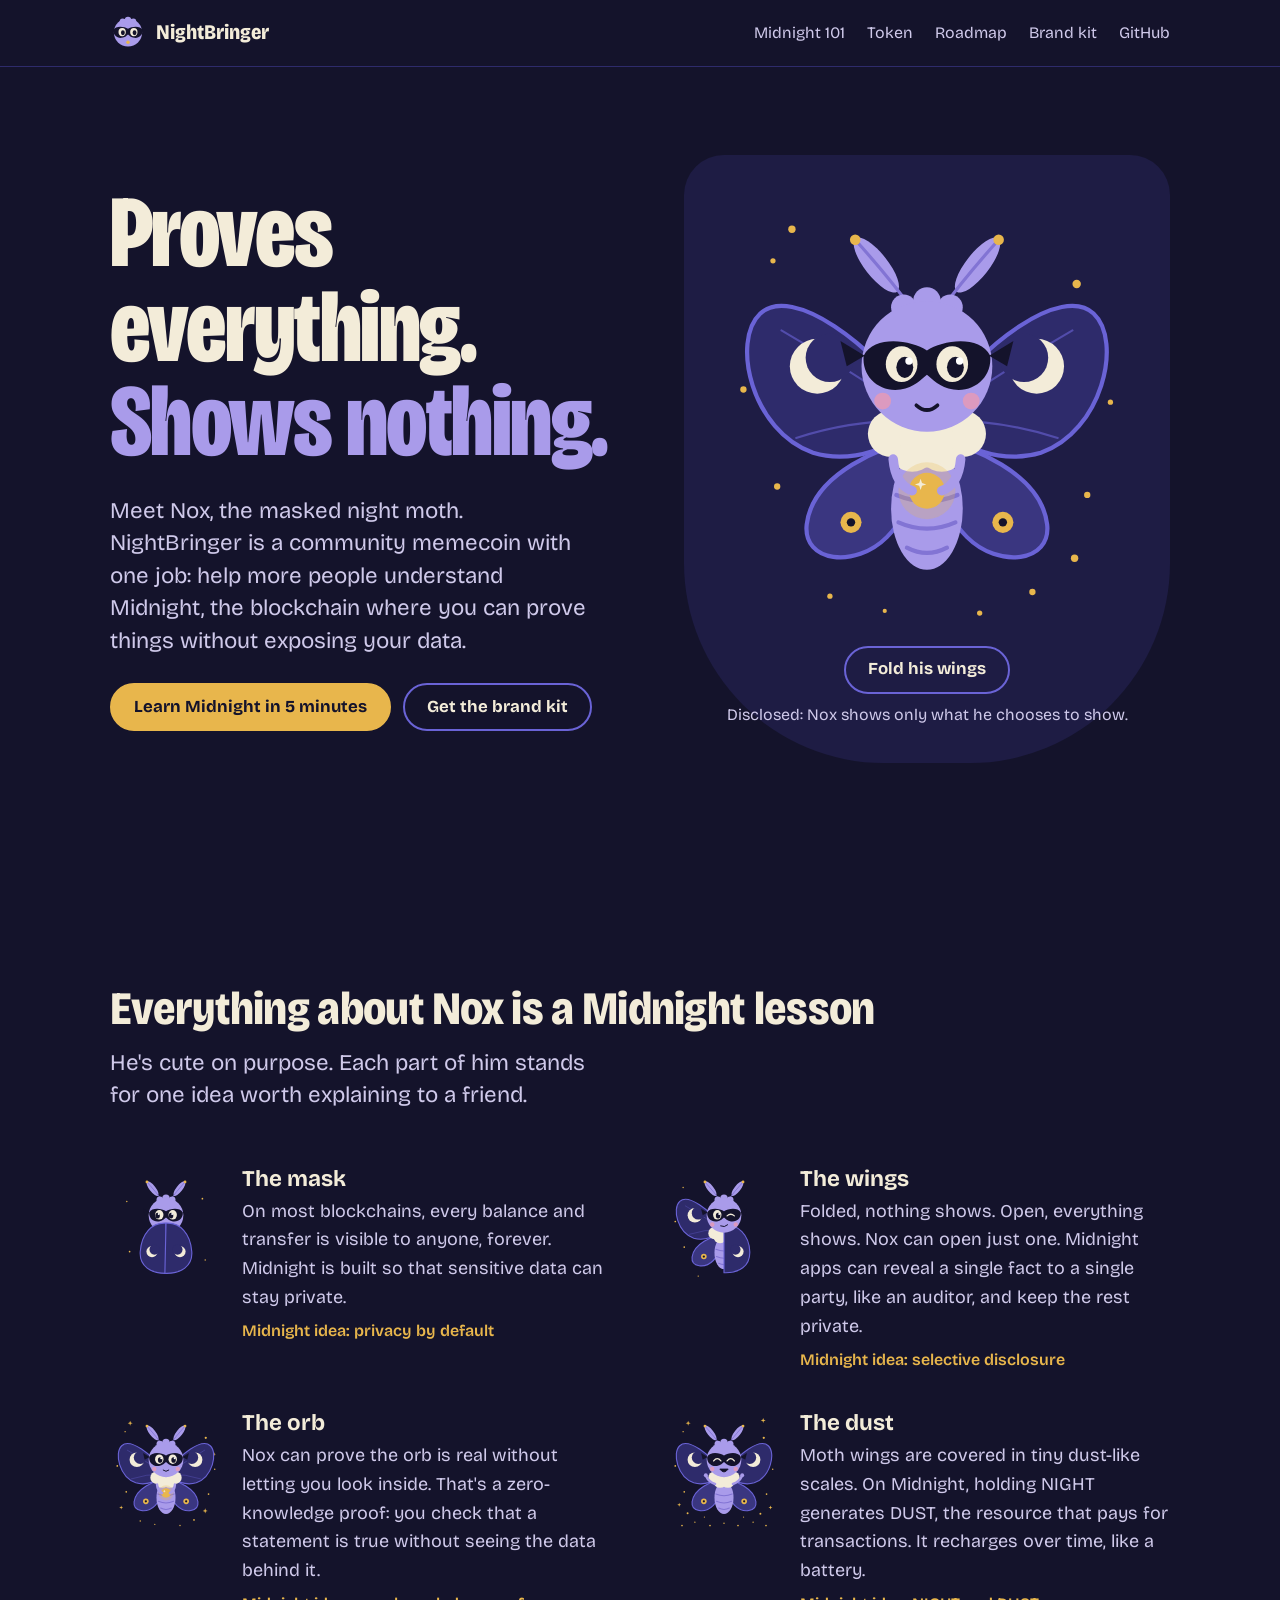
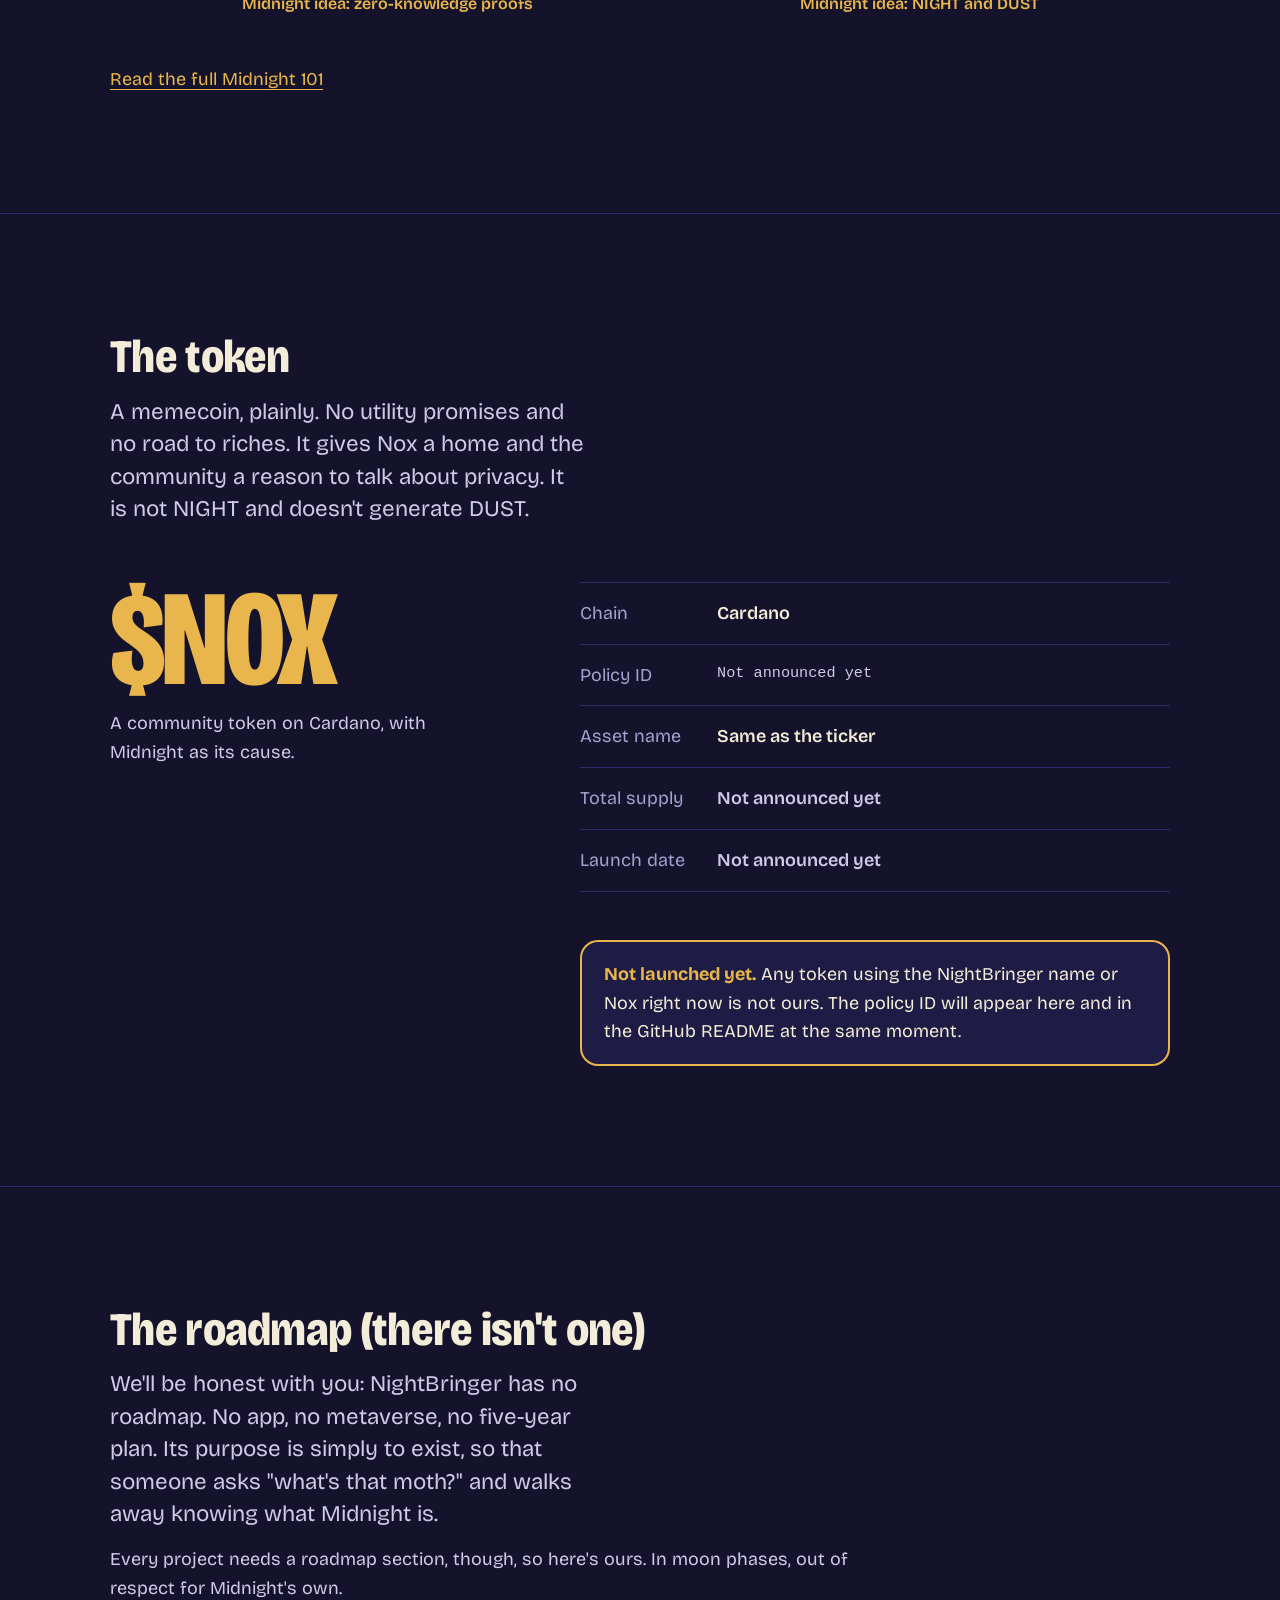
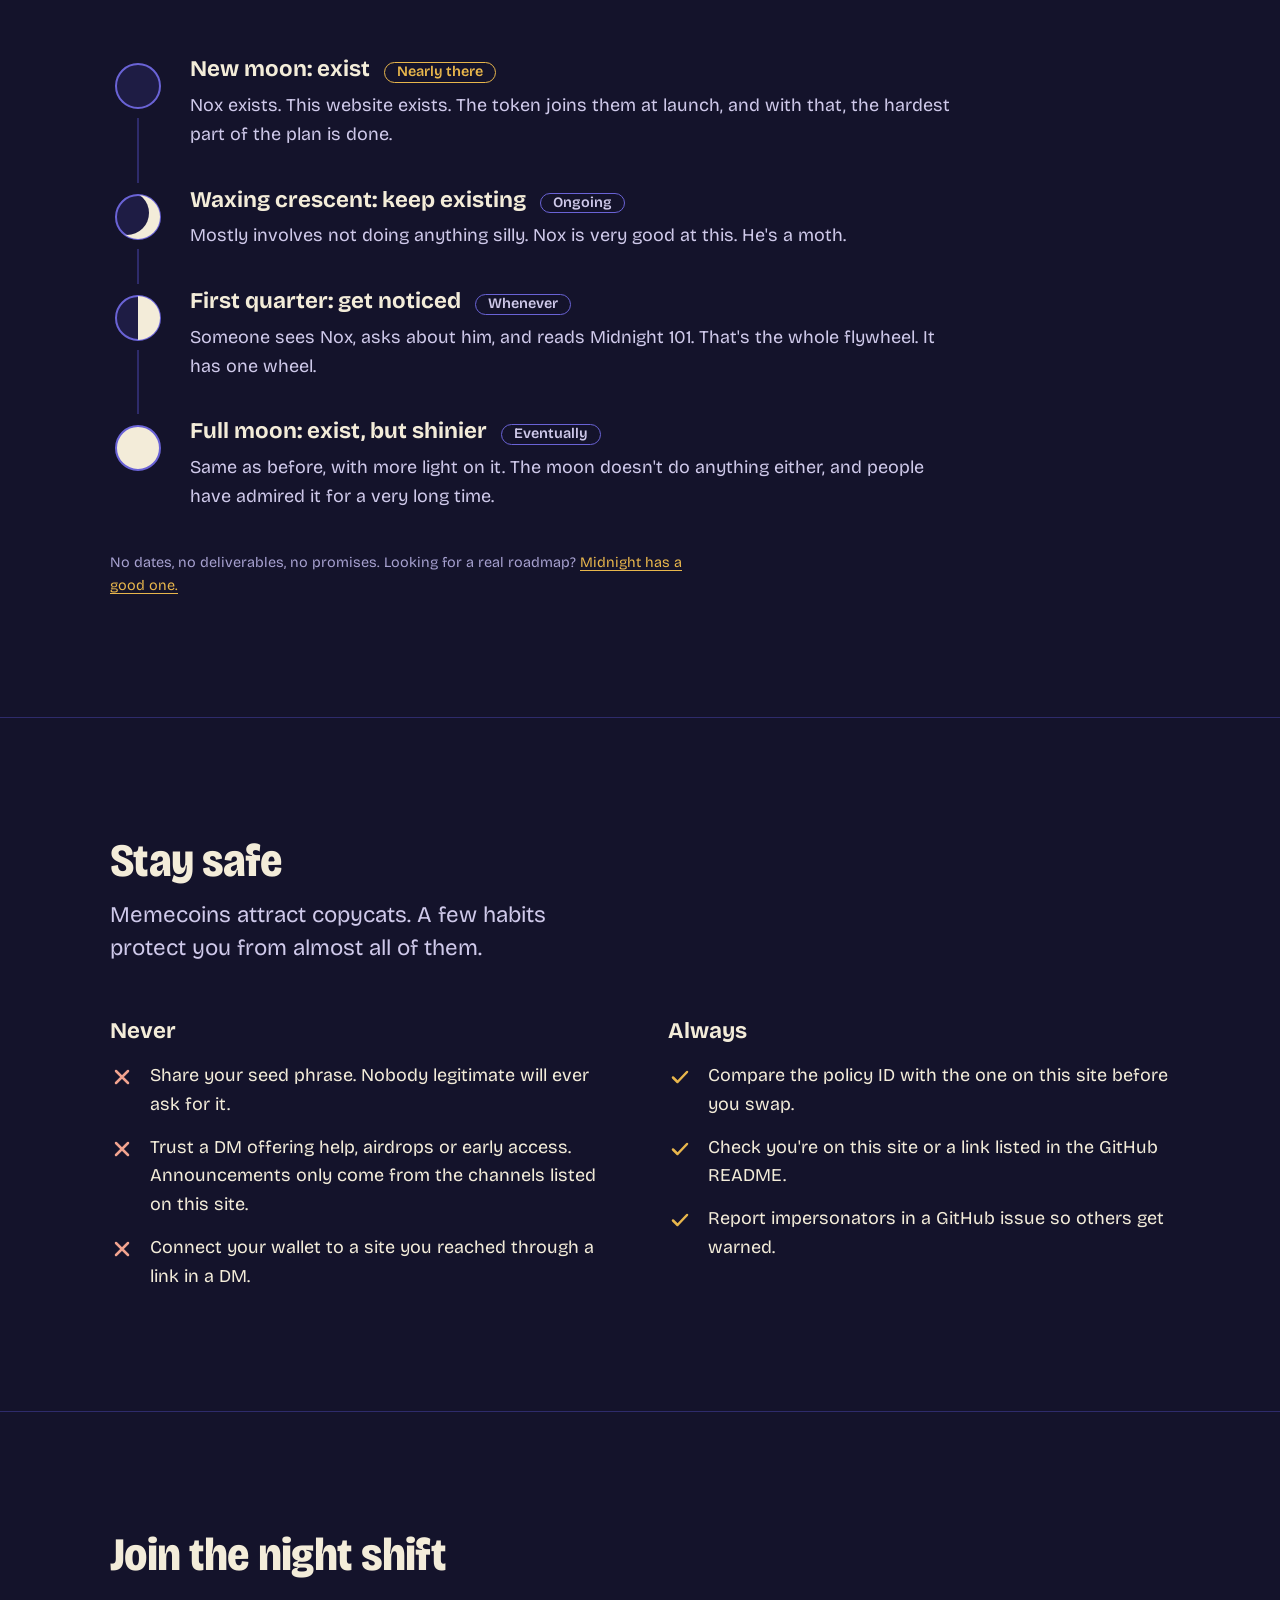
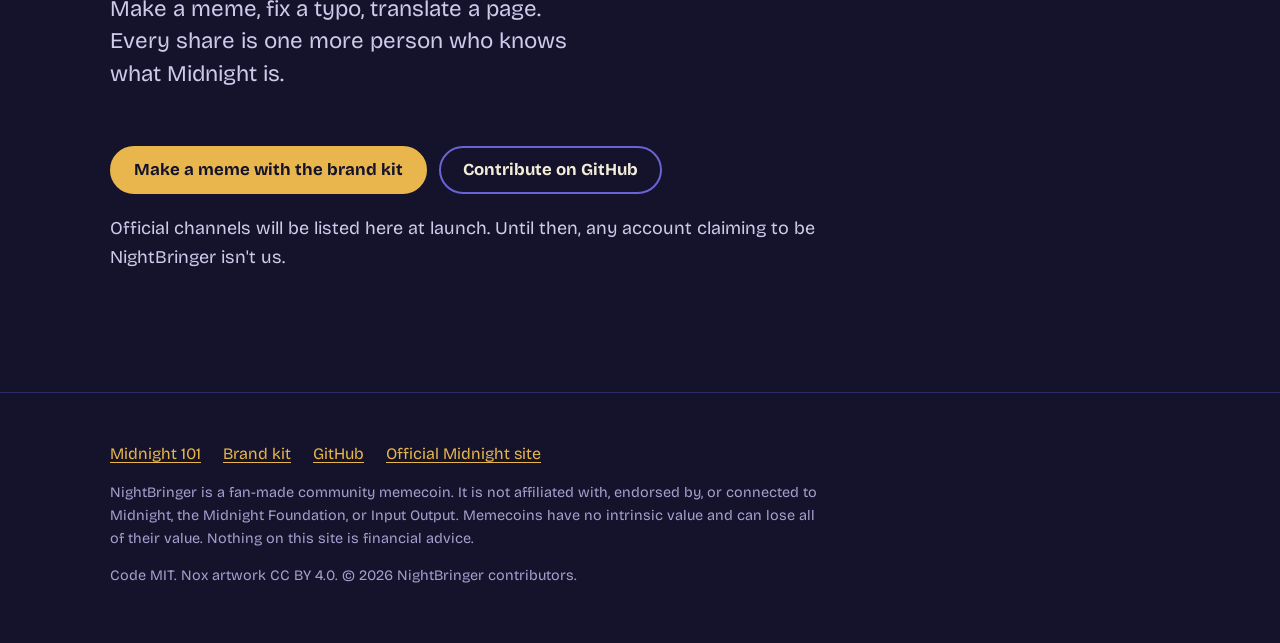
==== commit f4d06208: "Update website links and canonical URLs in documentation and HTML files" ====
--- a/site/index.html
+++ b/site/index.html
@@ -7,12 +7,12 @@
 <meta name="description" content="NightBringer is a community memecoin with one job: help more people understand Midnight, the privacy blockchain where you prove things without exposing your data.">
 <meta name="theme-color" content="#14132B">
 <link rel="icon" href="assets/brand/favicon.svg" type="image/svg+xml">
-<link rel="canonical" href="https://OWNER.github.io/REPO/">
+<link rel="canonical" href="https://github.com/nox-on-midnight/nox">
 <meta property="og:type" content="website">
 <meta property="og:title" content="NightBringer: Proves everything. Shows nothing.">
 <meta property="og:description" content="Meet Nox, the masked night moth, and learn what Midnight is in five minutes.">
-<meta property="og:url" content="https://OWNER.github.io/REPO/">
-<meta property="og:image" content="https://OWNER.github.io/REPO/assets/og.png">
+<meta property="og:url" content="https://github.com/nox-on-midnight/nox">
+<meta property="og:image" content="https://github.com/nox-on-midnight/noxassets/og.png">
 <meta name="twitter:card" content="summary_large_image">
 <link rel="preconnect" href="https://fonts.googleapis.com">
 <link rel="preconnect" href="https://fonts.gstatic.com" crossorigin>
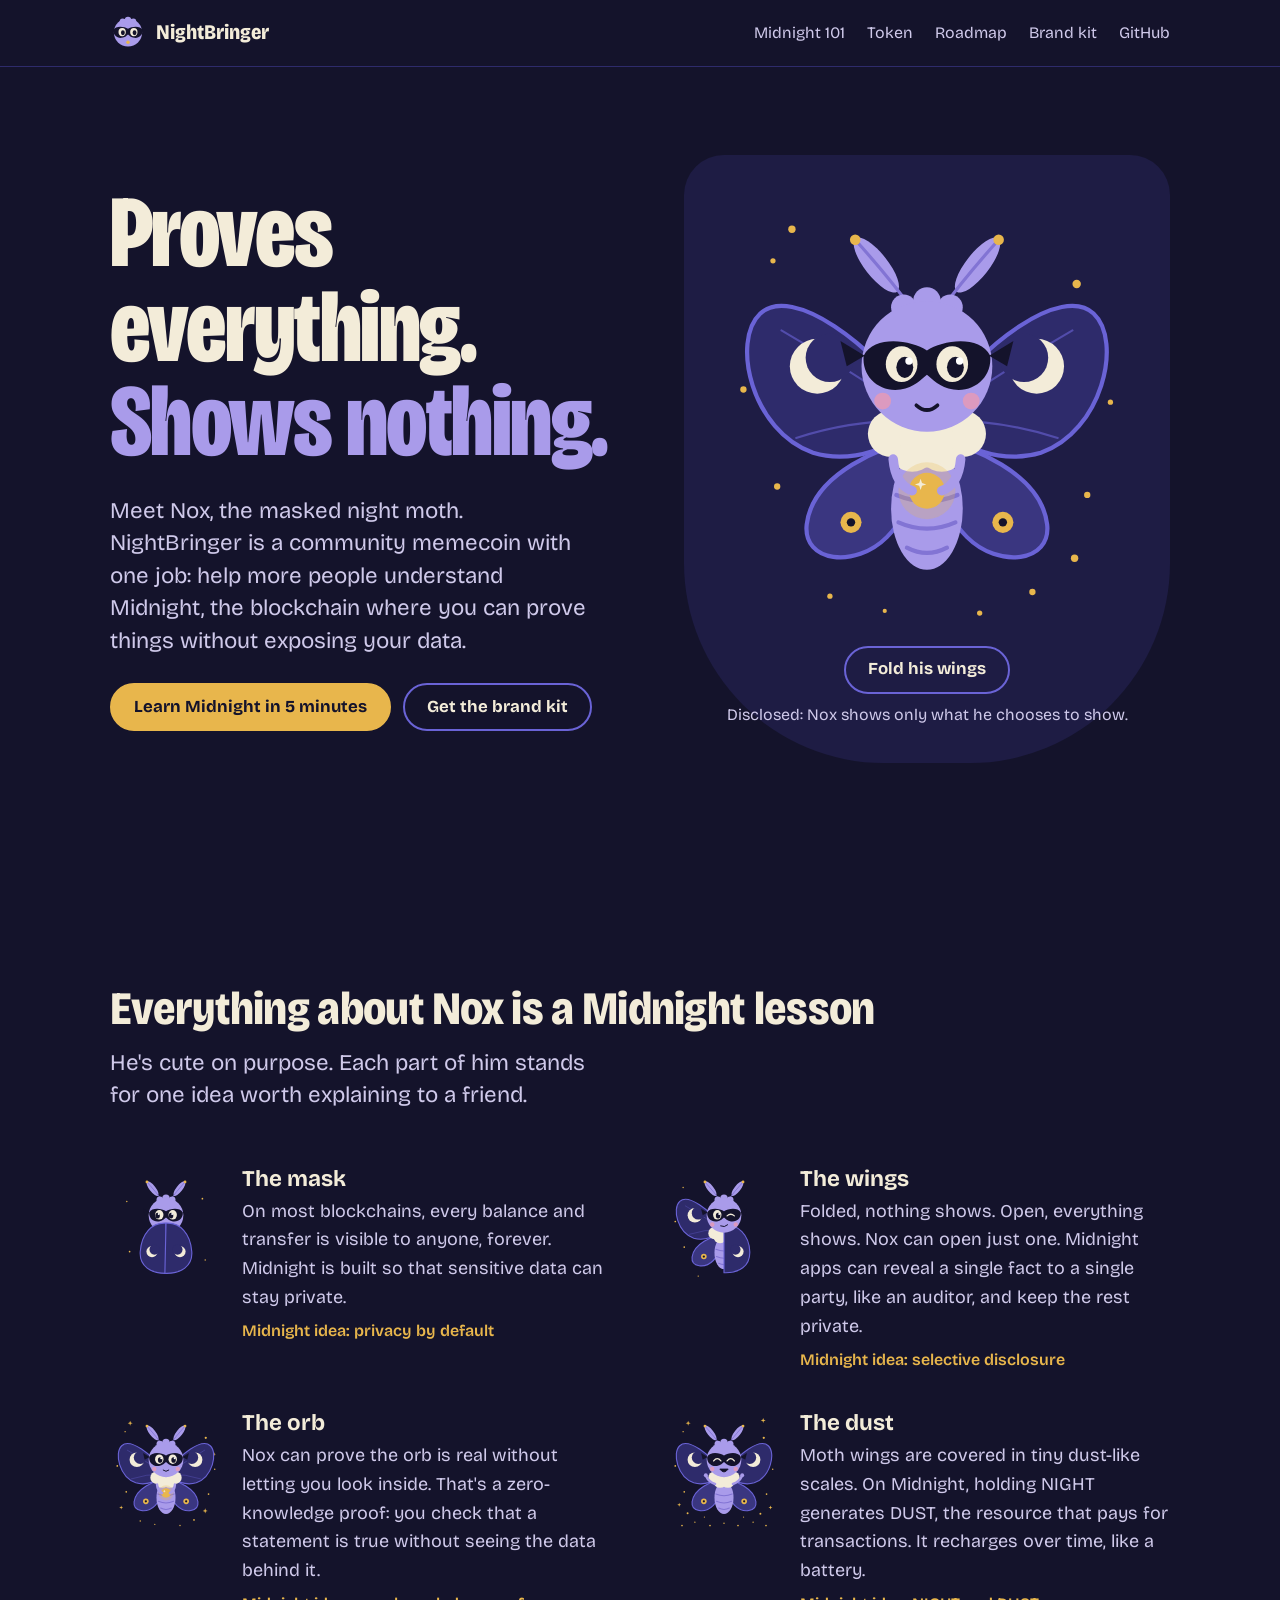
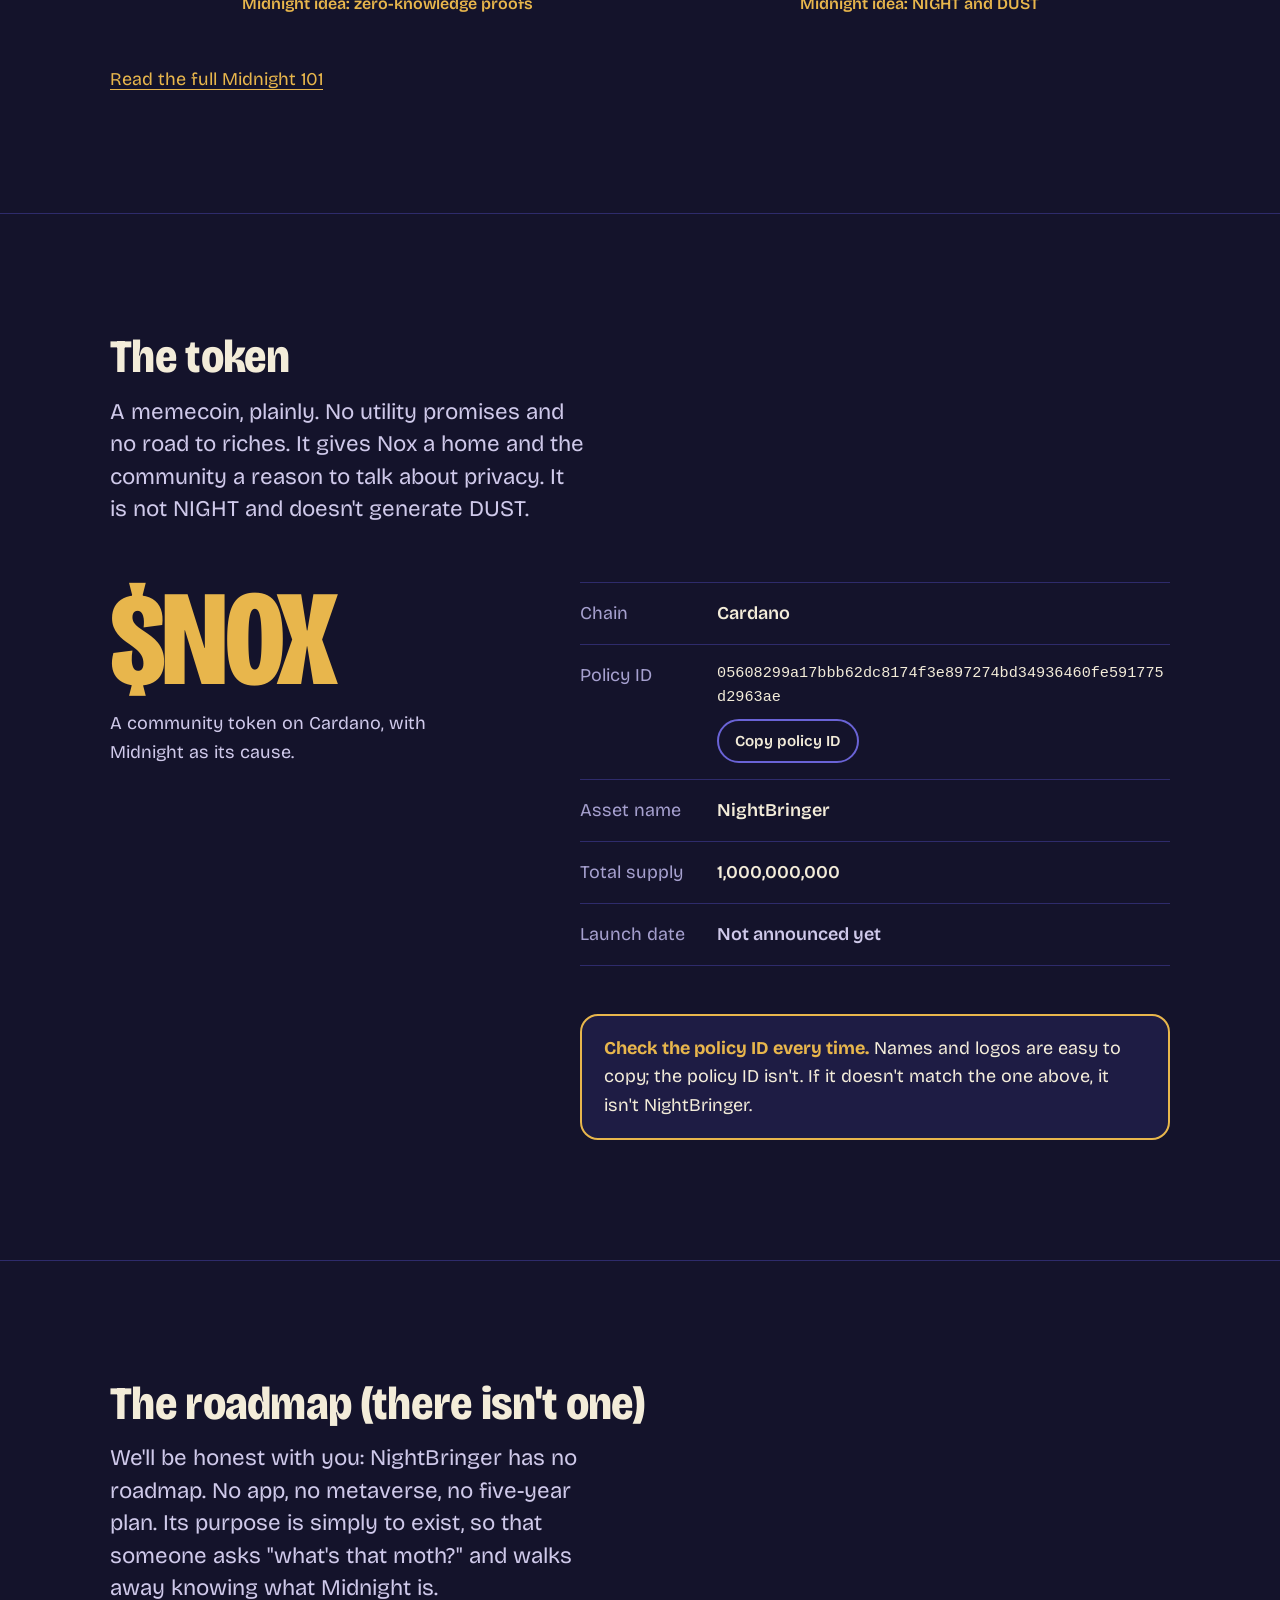
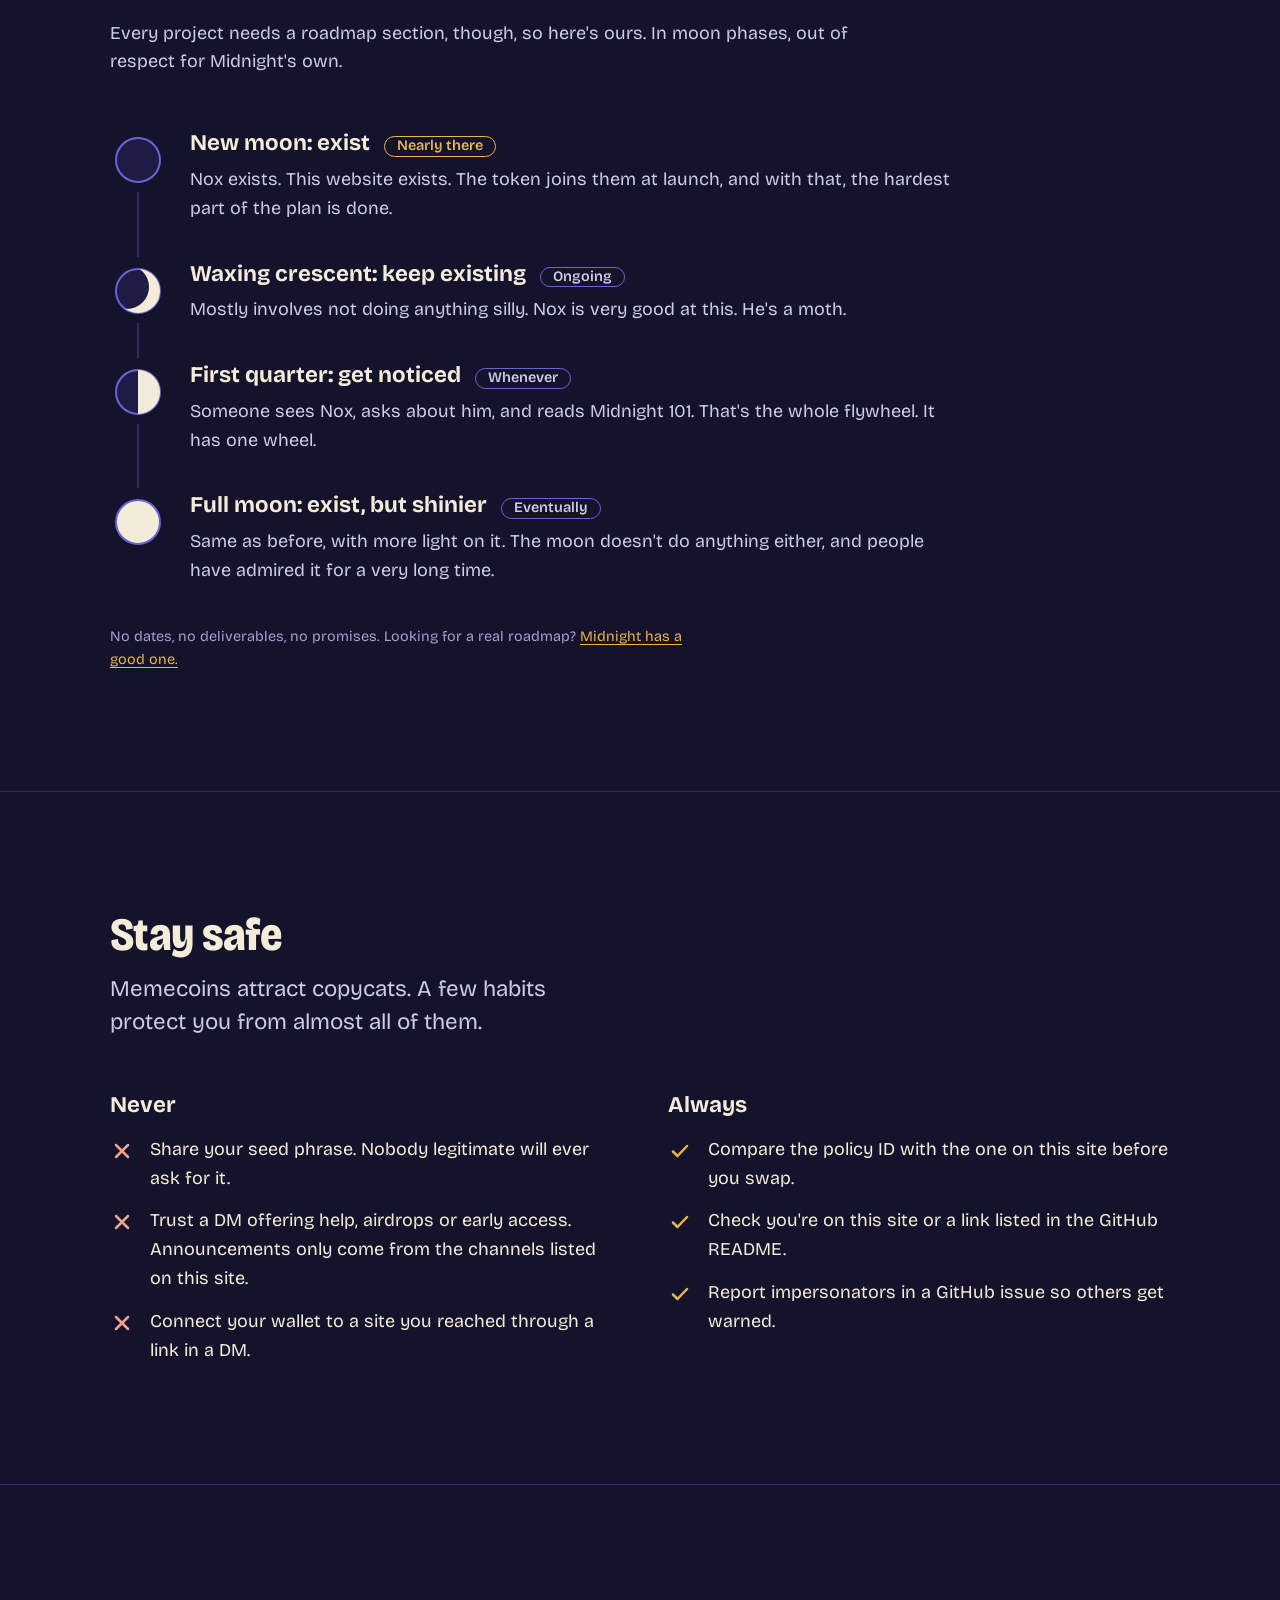
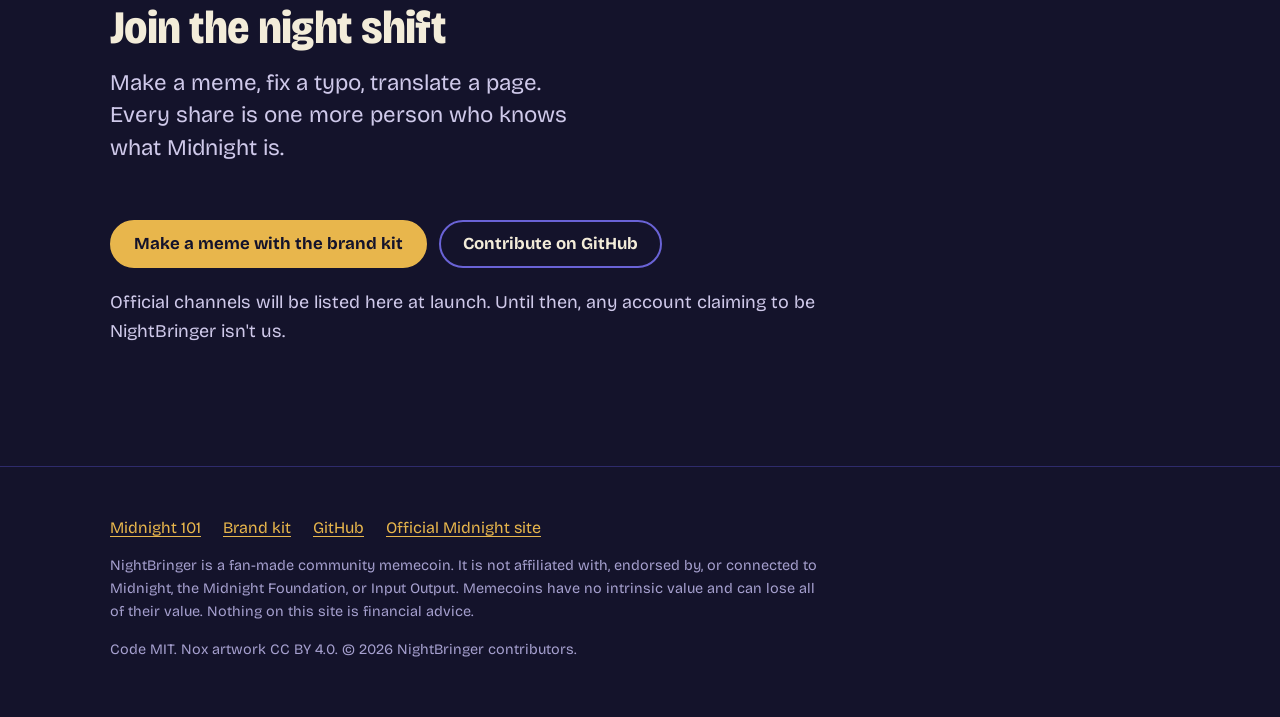
==== commit c075dd11: "Update website links and add GitHub Pages deployment workflow" ====
--- a/site/index.html
+++ b/site/index.html
@@ -7,12 +7,12 @@
 <meta name="description" content="NightBringer is a community memecoin with one job: help more people understand Midnight, the privacy blockchain where you prove things without exposing your data.">
 <meta name="theme-color" content="#14132B">
 <link rel="icon" href="assets/brand/favicon.svg" type="image/svg+xml">
-<link rel="canonical" href="https://github.com/nox-on-midnight/nox">
+<link rel="canonical" href="https://nox-on-midnight.github.io/nox/">
 <meta property="og:type" content="website">
 <meta property="og:title" content="NightBringer: Proves everything. Shows nothing.">
 <meta property="og:description" content="Meet Nox, the masked night moth, and learn what Midnight is in five minutes.">
-<meta property="og:url" content="https://github.com/nox-on-midnight/nox">
-<meta property="og:image" content="https://github.com/nox-on-midnight/noxassets/og.png">
+<meta property="og:url" content="https://nox-on-midnight.github.io/nox/">
+<meta property="og:image" content="https://nox-on-midnight.github.io/nox/assets/og.png">
 <meta name="twitter:card" content="summary_large_image">
 <link rel="preconnect" href="https://fonts.googleapis.com">
 <link rel="preconnect" href="https://fonts.gstatic.com" crossorigin>
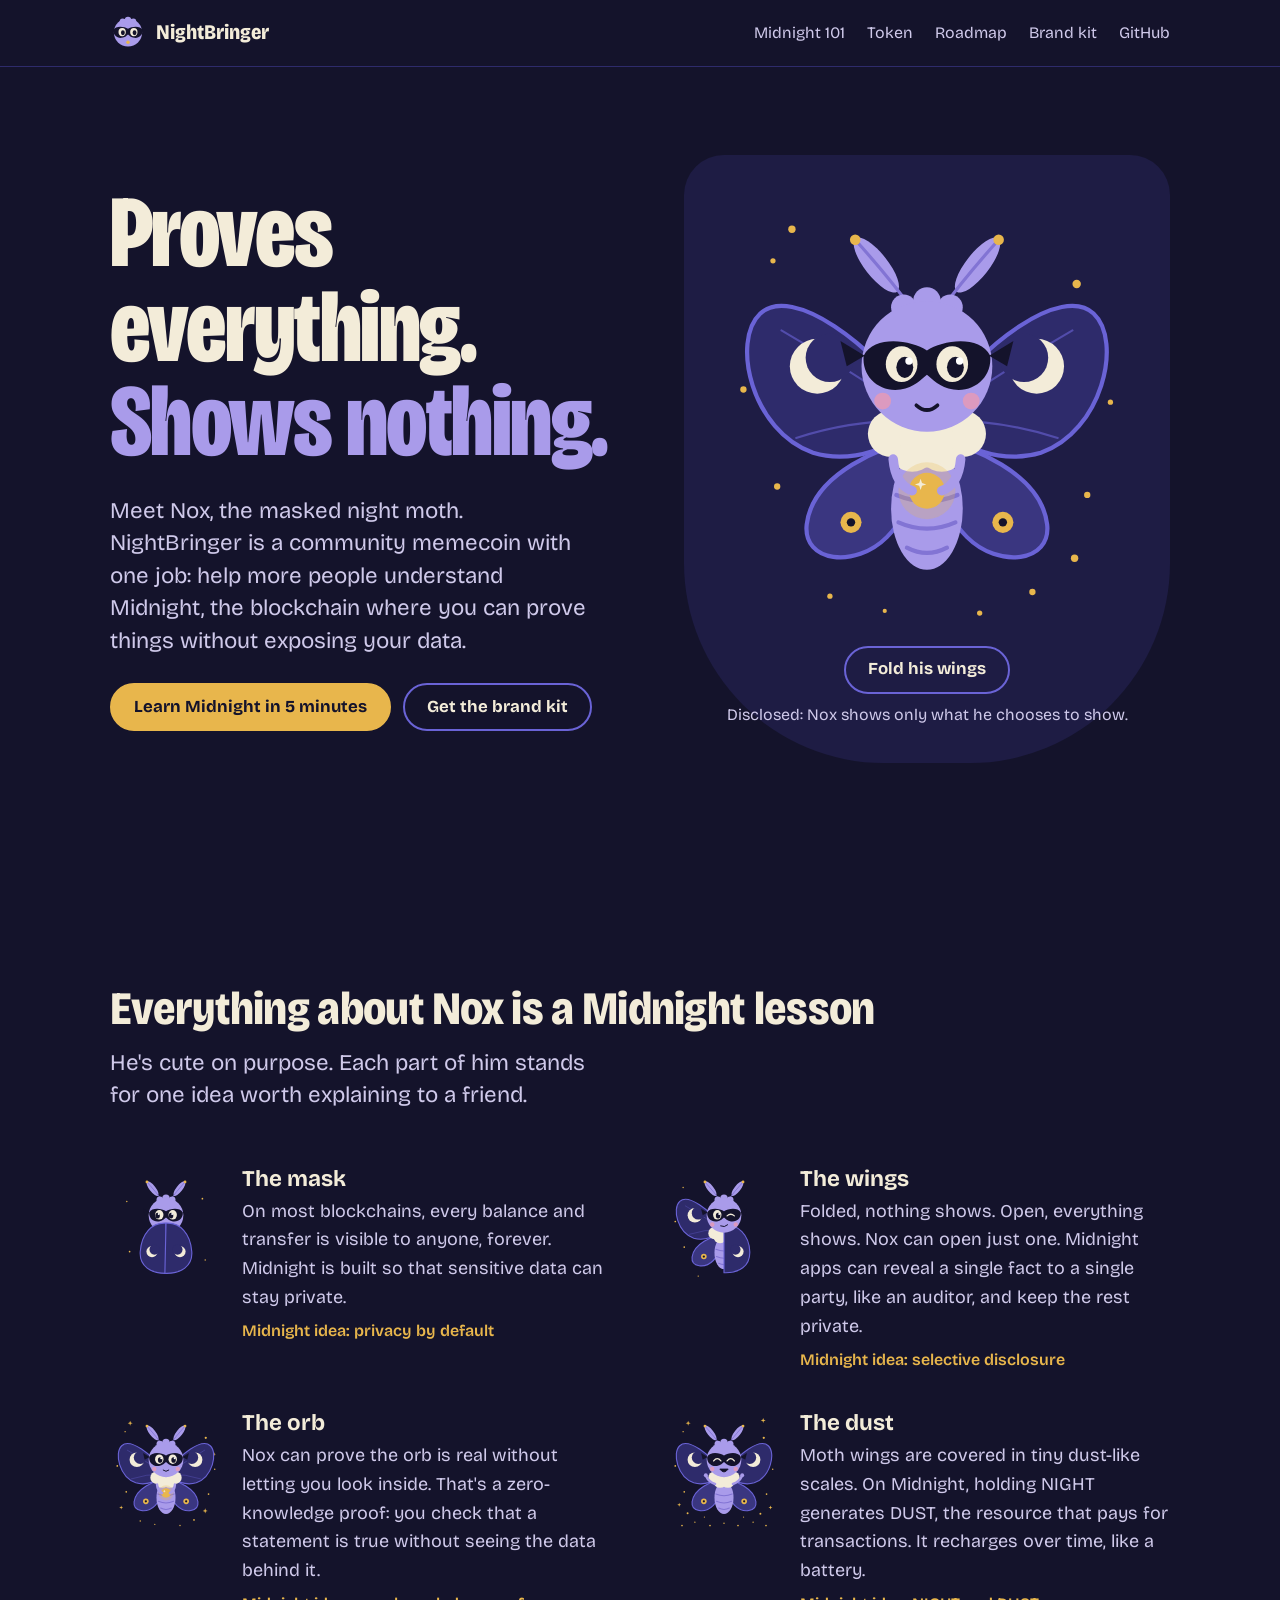
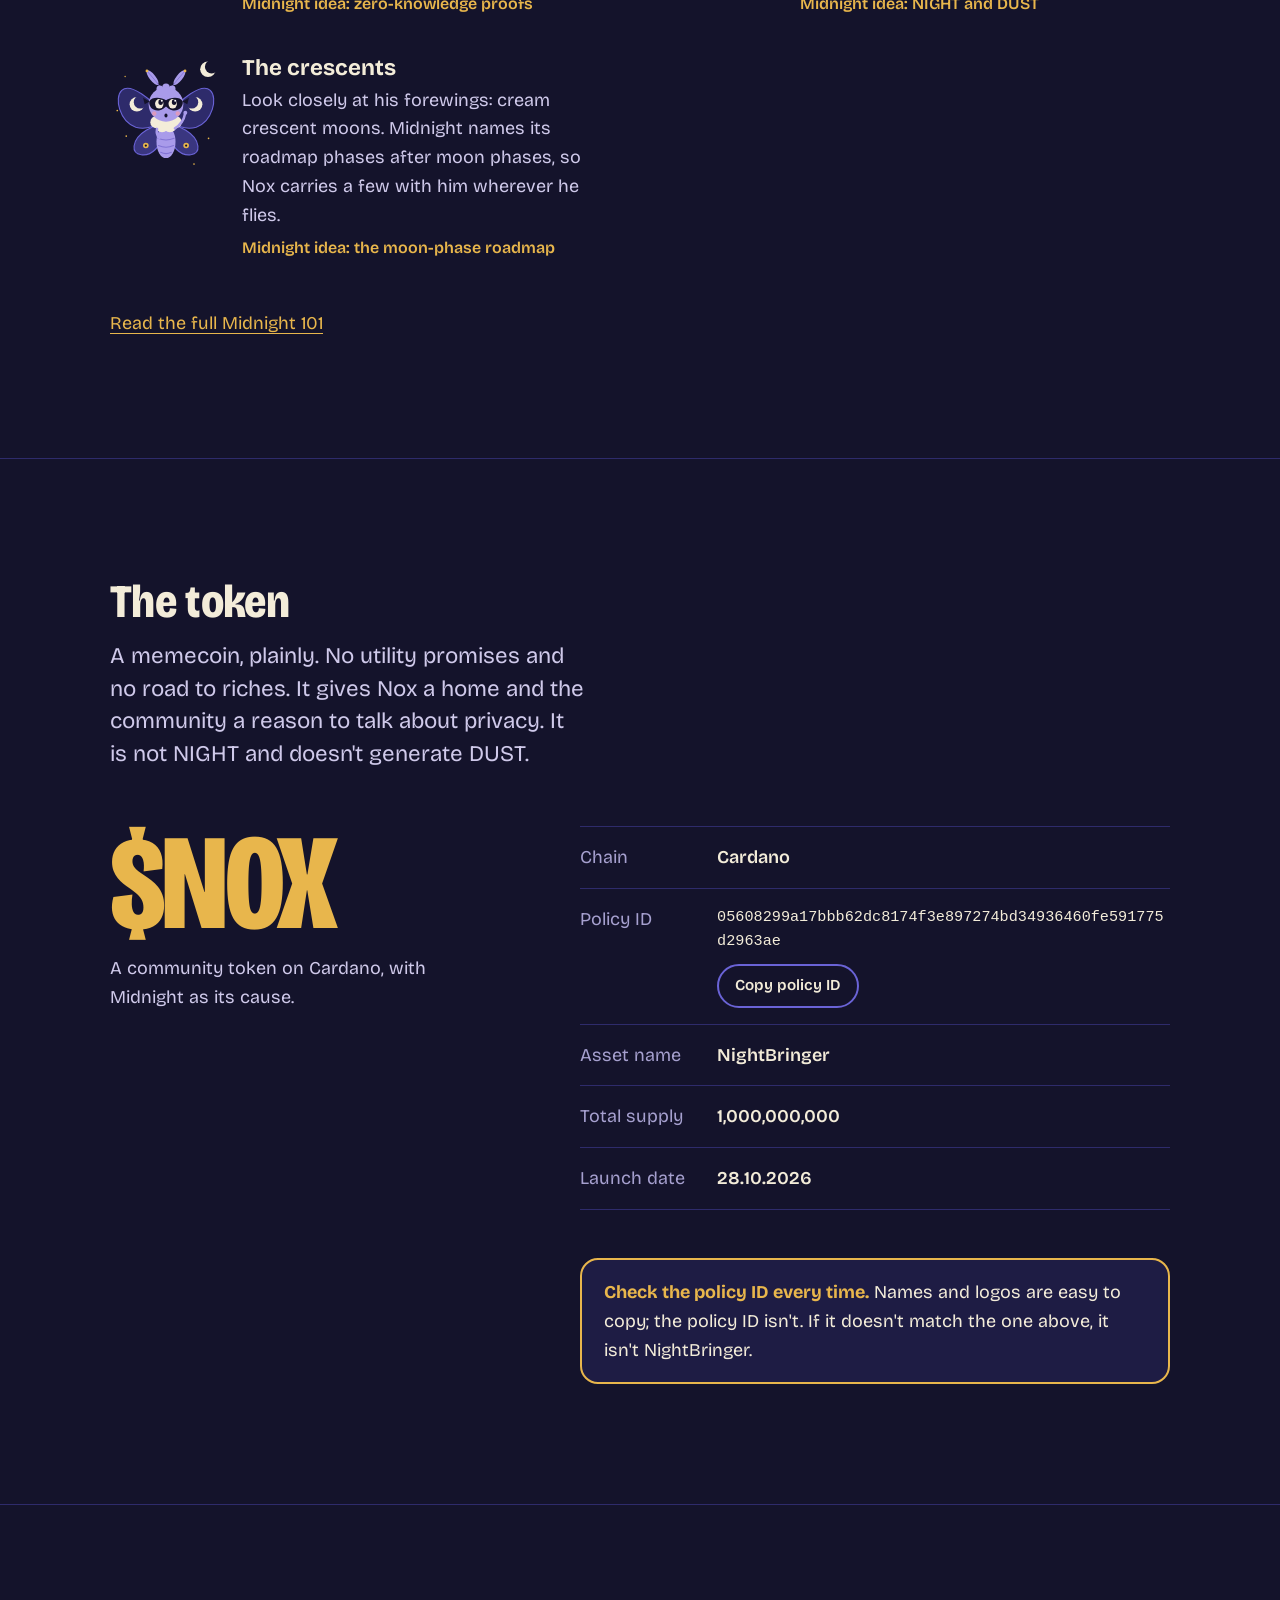
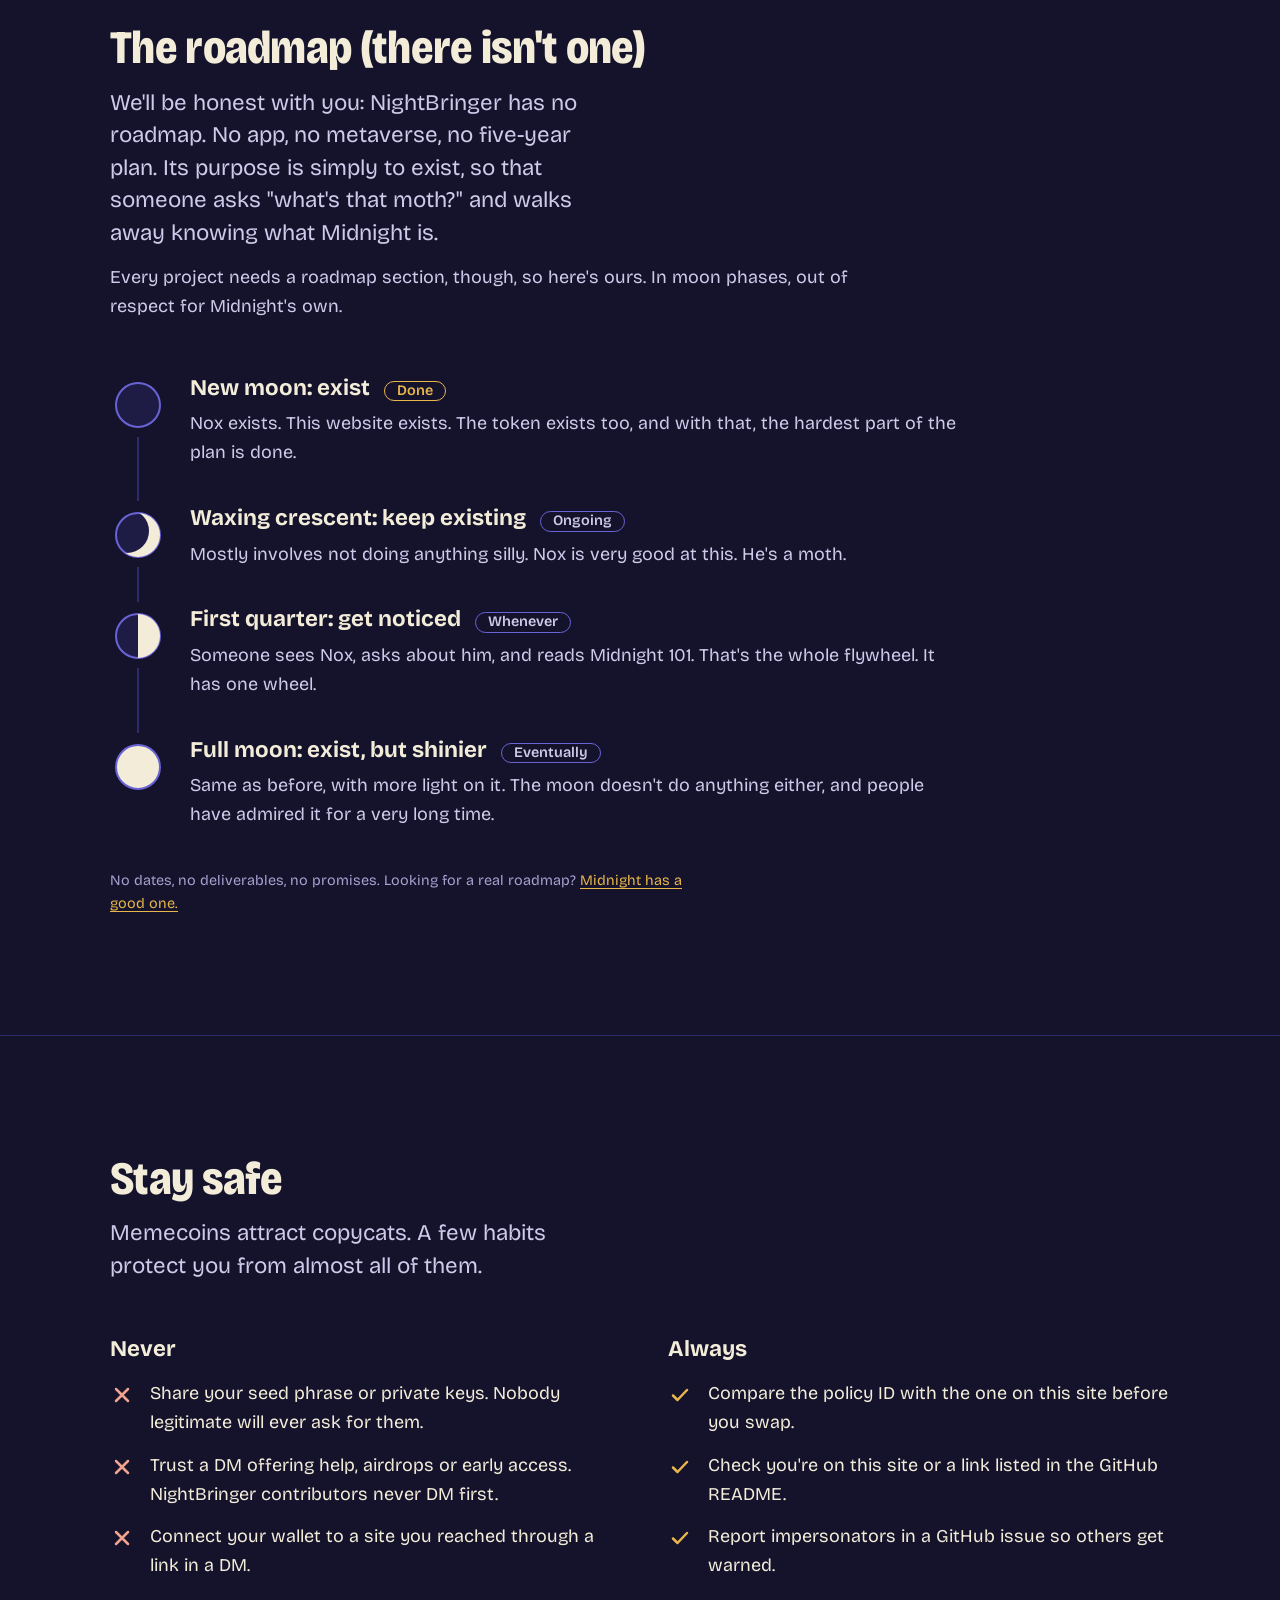
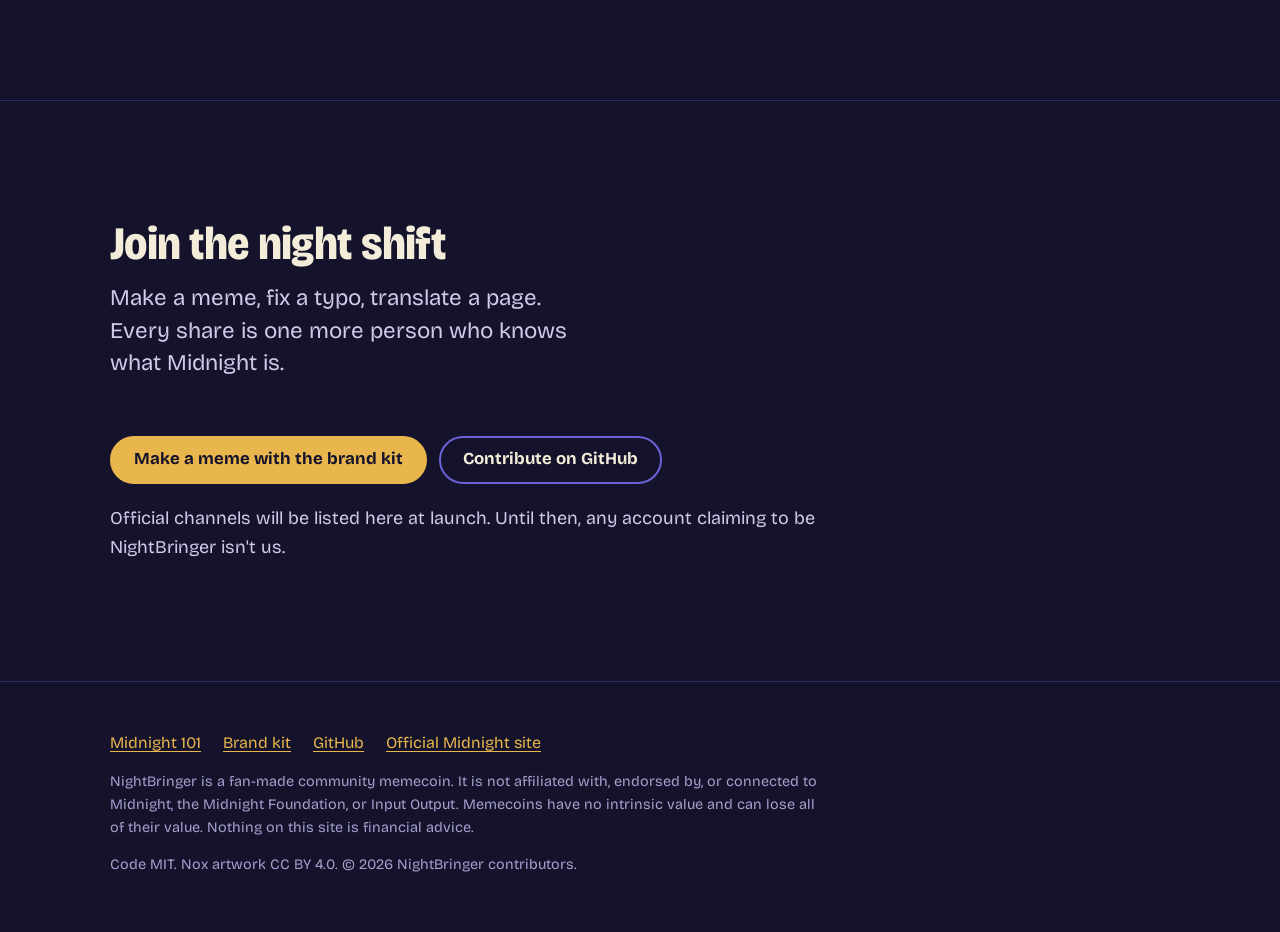
==== commit b28cd468: "Sync website with README: launch date, roadmap, traits, safety copy - Set launchDate to 28.10.2026 s" ====
--- a/site/index.html
+++ b/site/index.html
@@ -7,11 +7,11 @@
 <meta name="description" content="NightBringer is a community memecoin with one job: help more people understand Midnight, the privacy blockchain where you prove things without exposing your data.">
 <meta name="theme-color" content="#14132B">
 <link rel="icon" href="assets/brand/favicon.svg" type="image/svg+xml">
-<link rel="canonical" href="https://nox-on-midnight.github.io/nox/">
+<link rel="canonical" href="https://nox-on-midnight.github.io/nox/index.html">
 <meta property="og:type" content="website">
 <meta property="og:title" content="NightBringer: Proves everything. Shows nothing.">
 <meta property="og:description" content="Meet Nox, the masked night moth, and learn what Midnight is in five minutes.">
-<meta property="og:url" content="https://nox-on-midnight.github.io/nox/">
+<meta property="og:url" content="https://nox-on-midnight.github.io/nox/index.html">
 <meta property="og:image" content="https://nox-on-midnight.github.io/nox/assets/og.png">
 <meta name="twitter:card" content="summary_large_image">
 <link rel="preconnect" href="https://fonts.googleapis.com">
@@ -24,7 +24,7 @@
 
 <header class="site-header">
   <div class="wrap">
-    <a class="brand" href="./"><img src="assets/brand/favicon.svg" alt="" width="36" height="36">NightBringer</a>
+    <a class="brand" href="index.html"><img src="assets/brand/favicon.svg" alt="" width="36" height="36">NightBringer</a>
     <nav class="site-nav" aria-label="Main">
       <ul>
         <li><a href="midnight.html">Midnight 101</a></li>
@@ -158,6 +158,14 @@
           <h3>The dust</h3>
           <p>Moth wings are covered in tiny dust-like scales. On Midnight, holding NIGHT generates DUST, the resource that pays for transactions. It recharges over time, like a battery.</p>
           <span class="means">Midnight idea: NIGHT and DUST</span>
+        </div>
+      </li>
+      <li class="trait">
+        <img src="assets/brand/nox-wen-moon.svg" alt="" width="112" height="118" loading="lazy">
+        <div>
+          <h3>The crescents</h3>
+          <p>Look closely at his forewings: cream crescent moons. Midnight names its roadmap phases after moon phases, so Nox carries a few with him wherever he flies.</p>
+          <span class="means">Midnight idea: the moon-phase roadmap</span>
         </div>
       </li>
     </ul>
@@ -216,8 +224,8 @@
       <li class="phase">
         <svg viewBox="0 0 56 56" aria-hidden="true"><circle cx="28" cy="28" r="22" fill="#1E1C44" stroke="#6A63D6" stroke-width="2"/></svg>
         <div>
-          <h3>New moon: exist <span class="status done">Nearly there</span></h3>
-          <p>Nox exists. This website exists. The token joins them at launch, and with that, the hardest part of the plan is done.</p>
+          <h3>New moon: exist <span class="status done">Done</span></h3>
+          <p>Nox exists. This website exists. The token exists too, and with that, the hardest part of the plan is done.</p>
         </div>
       </li>
       <li class="phase">
@@ -263,8 +271,8 @@
       <div>
         <h3>Never</h3>
         <ul class="rule-list never">
-          <li><svg viewBox="0 0 24 24" fill="none" stroke="currentColor" stroke-width="2.5" stroke-linecap="round" aria-hidden="true"><path d="M6 6l12 12M18 6L6 18"/></svg><span>Share your seed phrase. Nobody legitimate will ever ask for it.</span></li>
-          <li><svg viewBox="0 0 24 24" fill="none" stroke="currentColor" stroke-width="2.5" stroke-linecap="round" aria-hidden="true"><path d="M6 6l12 12M18 6L6 18"/></svg><span>Trust a DM offering help, airdrops or early access. Announcements only come from the channels listed on this site.</span></li>
+          <li><svg viewBox="0 0 24 24" fill="none" stroke="currentColor" stroke-width="2.5" stroke-linecap="round" aria-hidden="true"><path d="M6 6l12 12M18 6L6 18"/></svg><span>Share your seed phrase or private keys. Nobody legitimate will ever ask for them.</span></li>
+          <li><svg viewBox="0 0 24 24" fill="none" stroke="currentColor" stroke-width="2.5" stroke-linecap="round" aria-hidden="true"><path d="M6 6l12 12M18 6L6 18"/></svg><span>Trust a DM offering help, airdrops or early access. NightBringer contributors never DM first.</span></li>
           <li><svg viewBox="0 0 24 24" fill="none" stroke="currentColor" stroke-width="2.5" stroke-linecap="round" aria-hidden="true"><path d="M6 6l12 12M18 6L6 18"/></svg><span>Connect your wallet to a site you reached through a link in a DM.</span></li>
         </ul>
       </div>
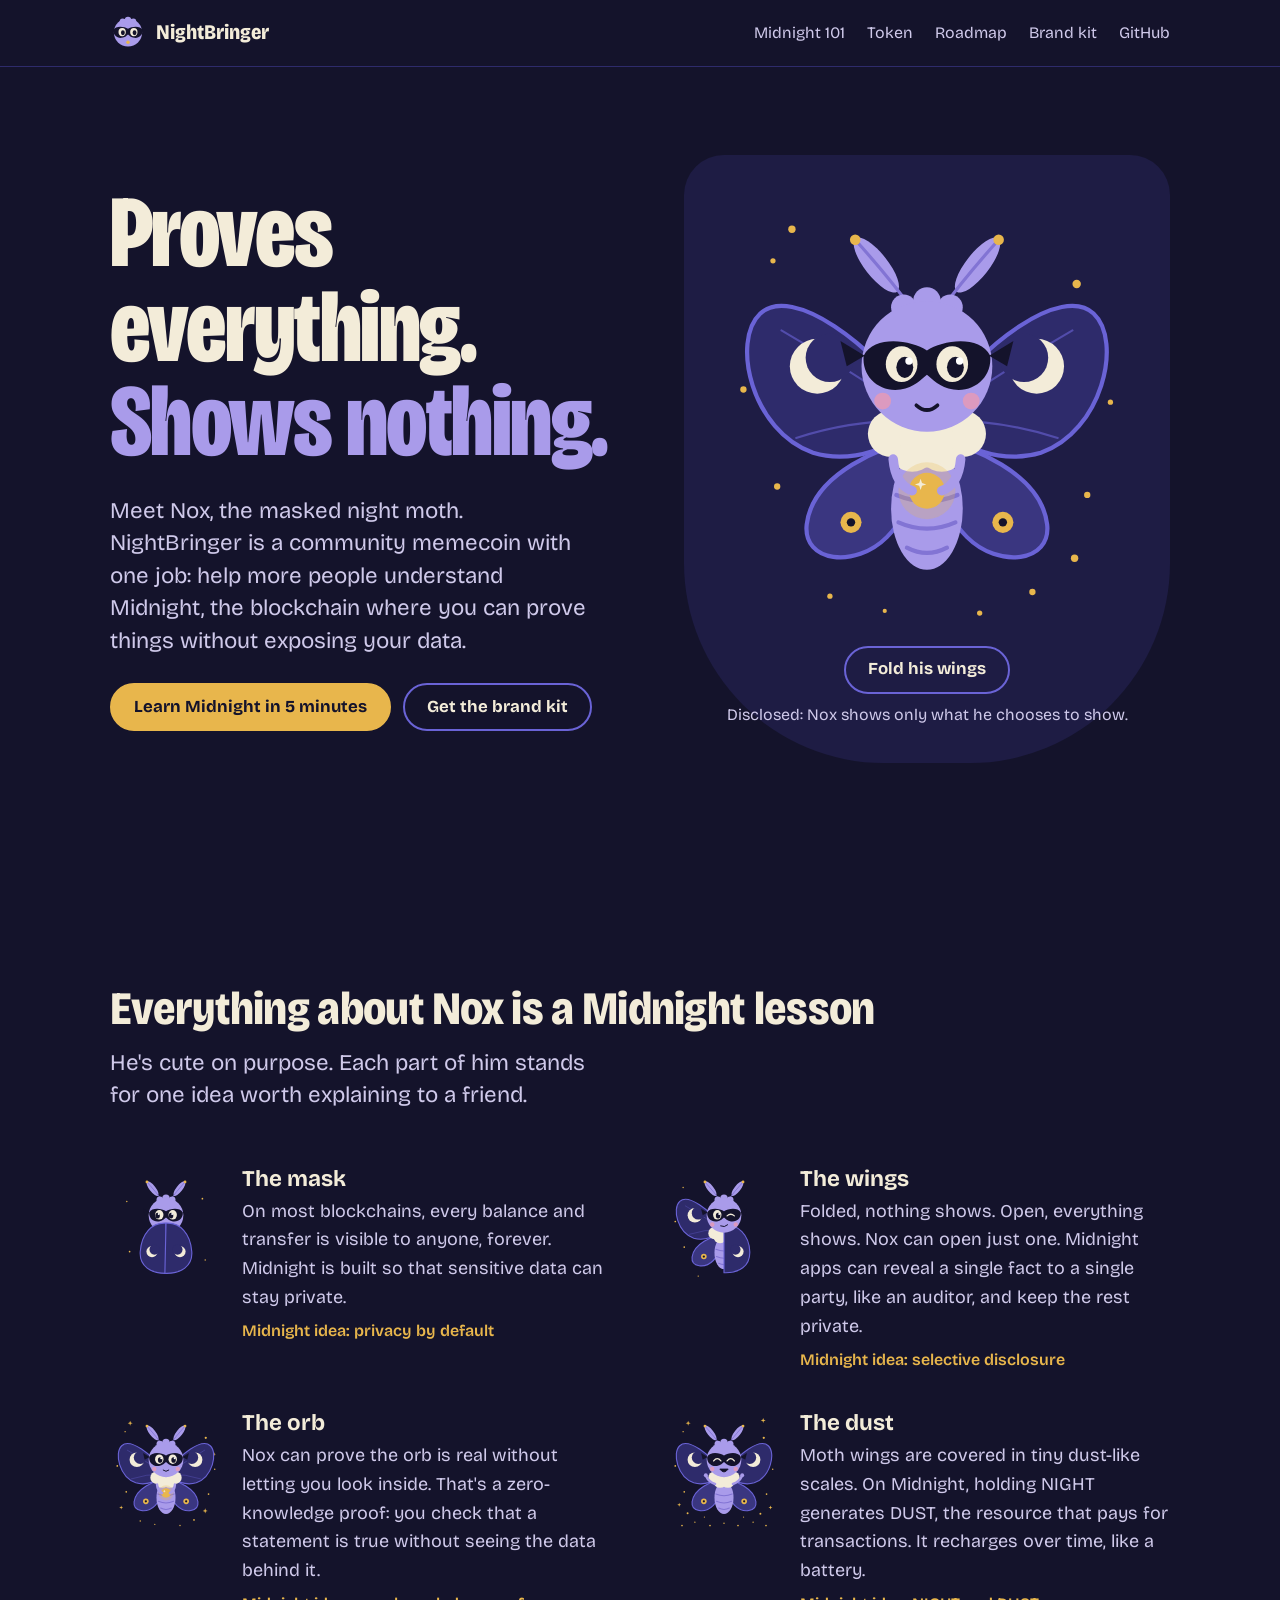
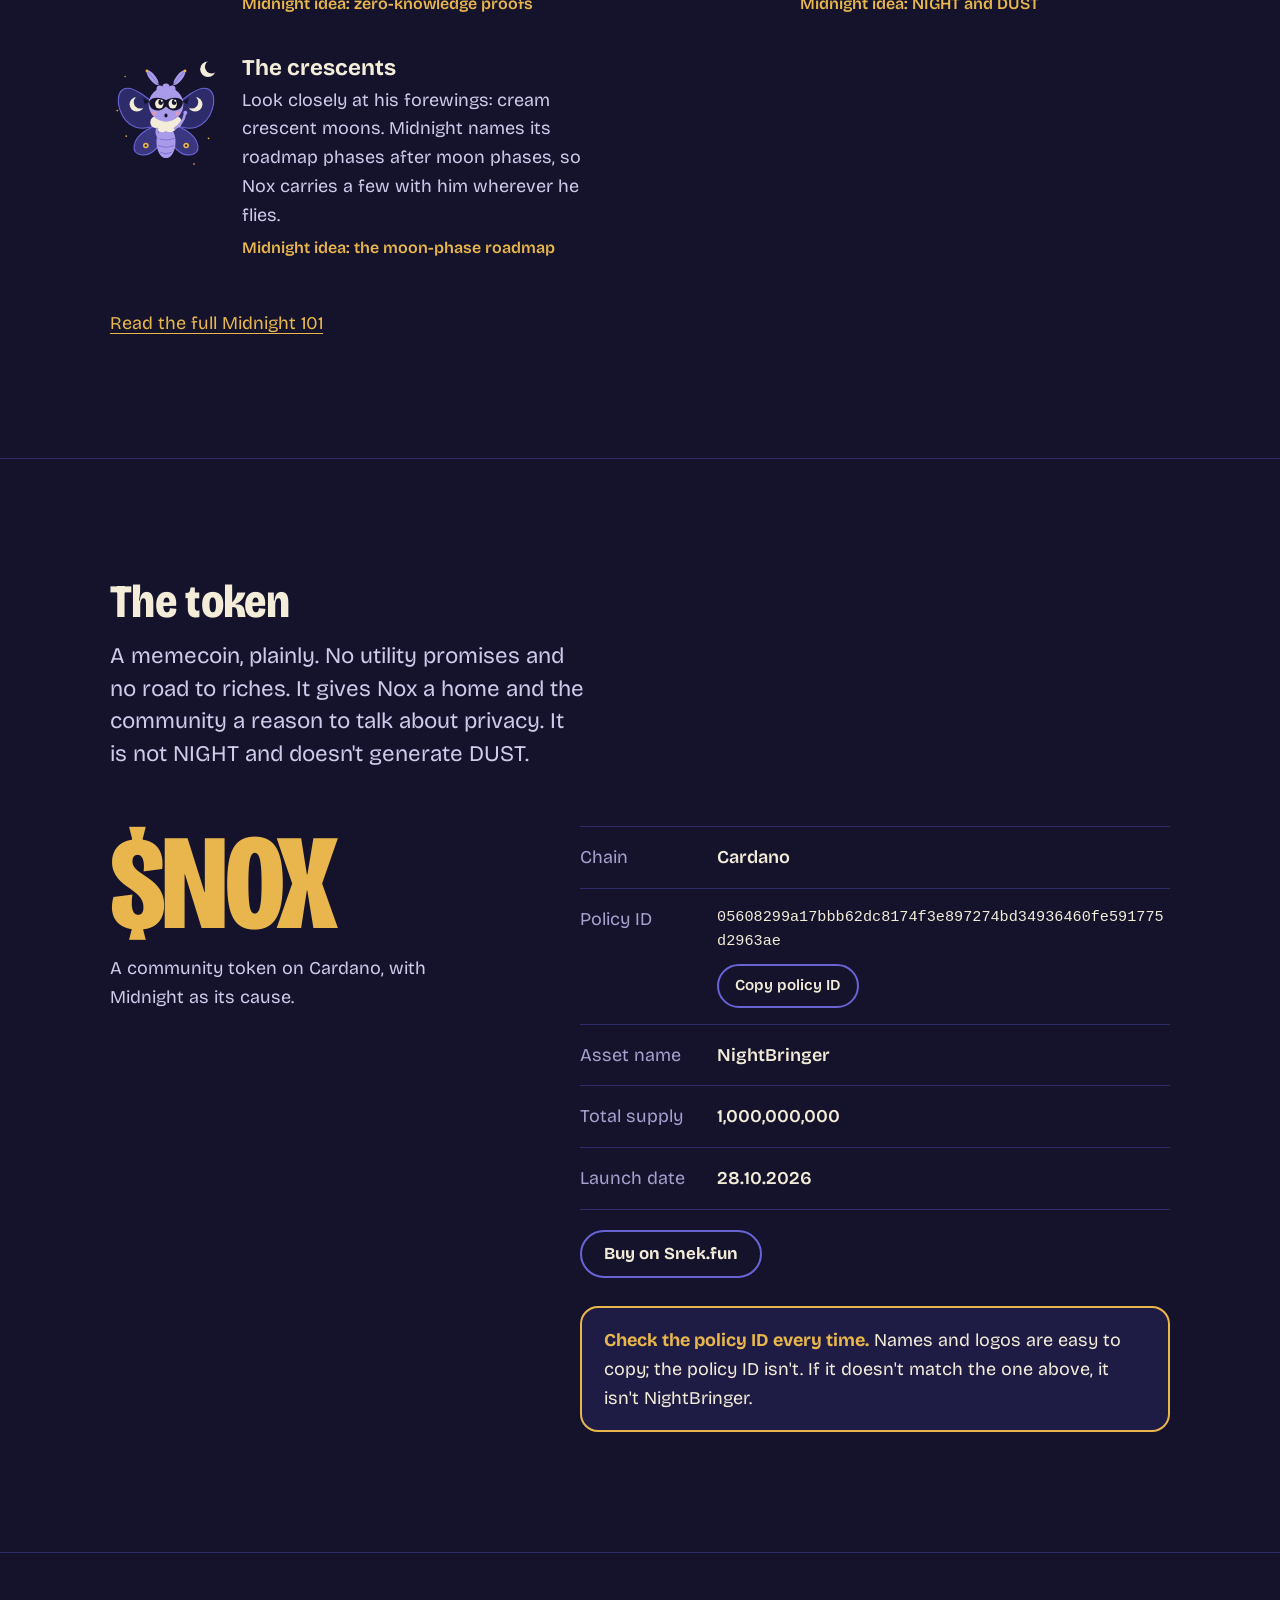
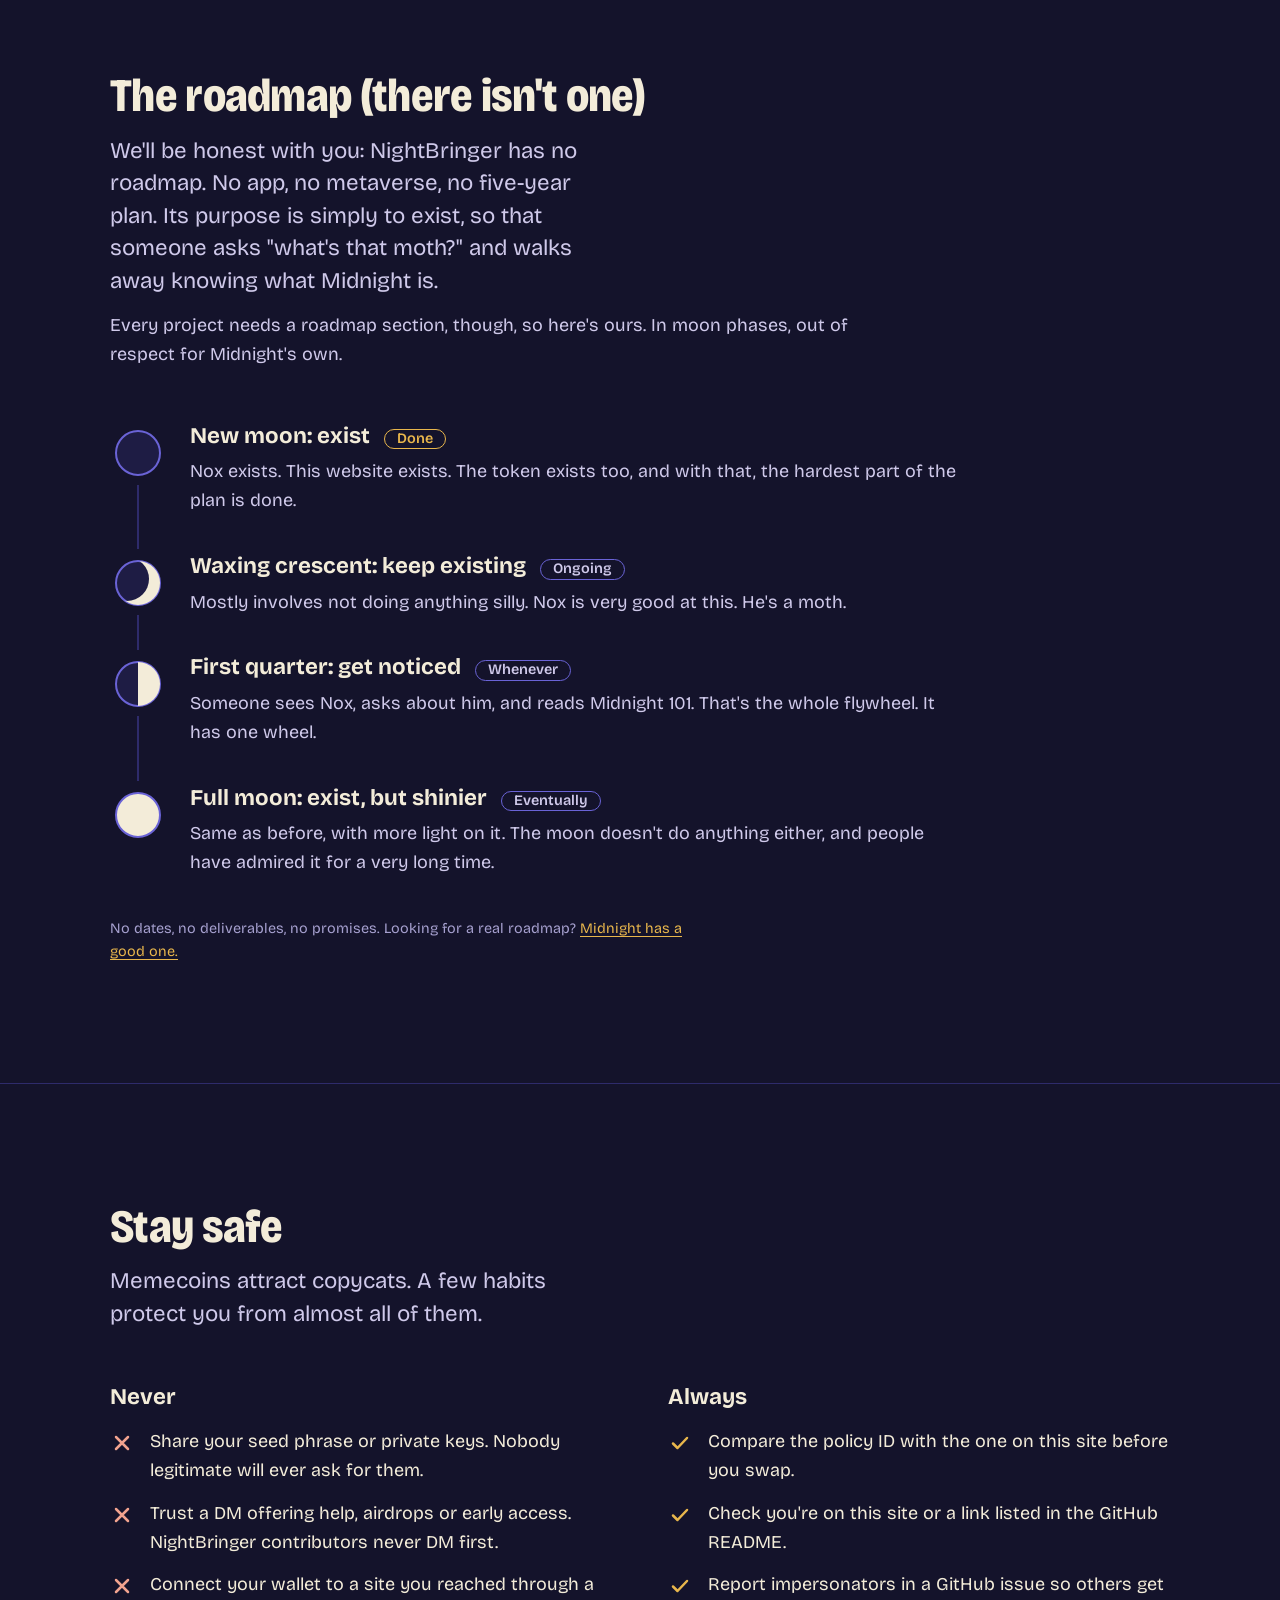
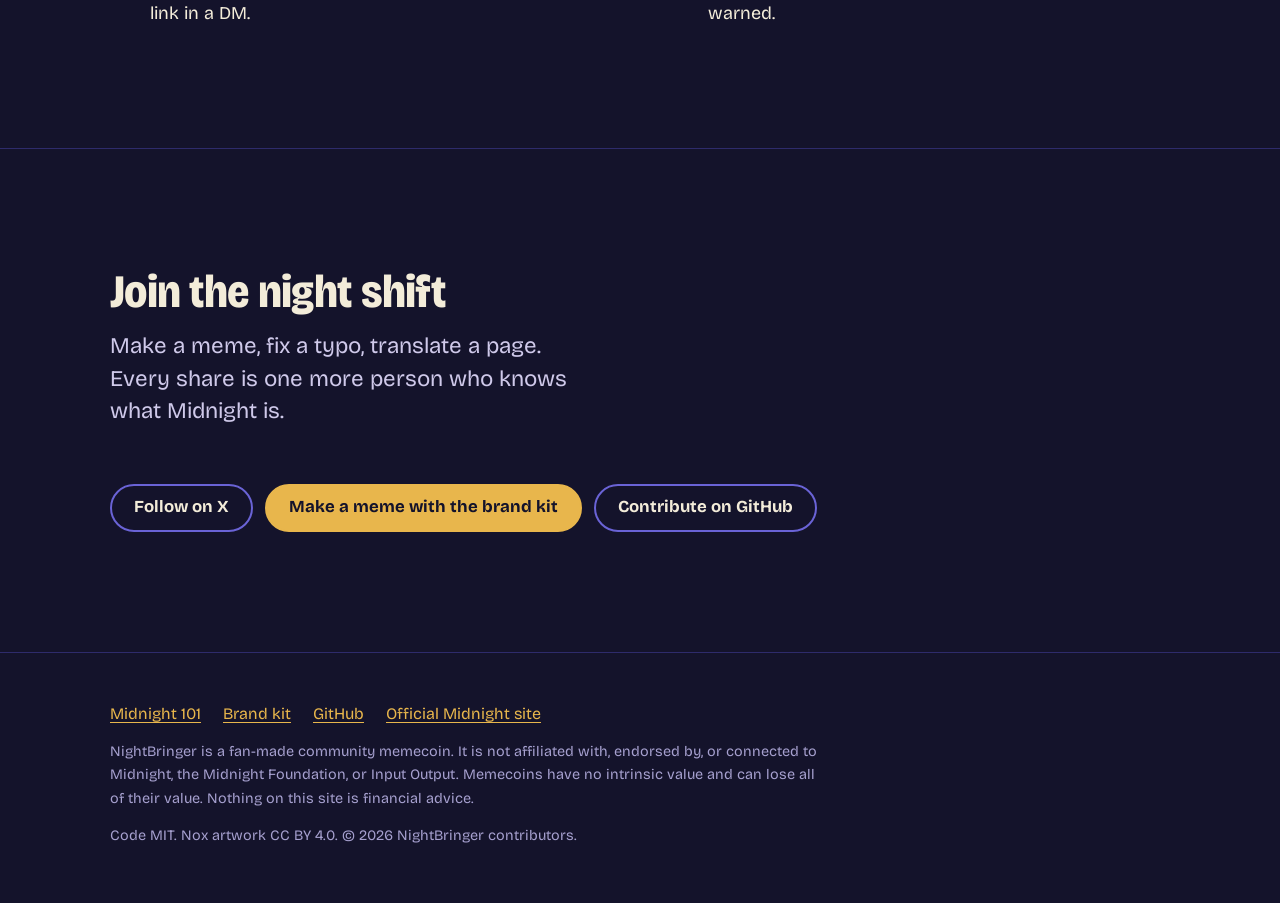
==== commit 00b2bb82: "Update README and config for Snek.fun links; clarify buy options" ====
--- a/site/index.html
+++ b/site/index.html
@@ -200,7 +200,7 @@
         </dl>
         <p class="actions" style="margin-top: 20px">
           <a class="btn" data-link="explorer" href="#" hidden>View on explorer</a>
-          <a class="btn" data-link="dex" href="#" hidden>Where to swap</a>
+          <a class="btn" data-link="dex" href="#" hidden>Buy on Snek.fun</a>
         </p>
         <div class="notice" data-if-not-launched>
           <strong>Not launched yet.</strong> Any token using the NightBringer name or Nox right now is not ours. The policy ID will appear here and in the GitHub README at the same moment.
